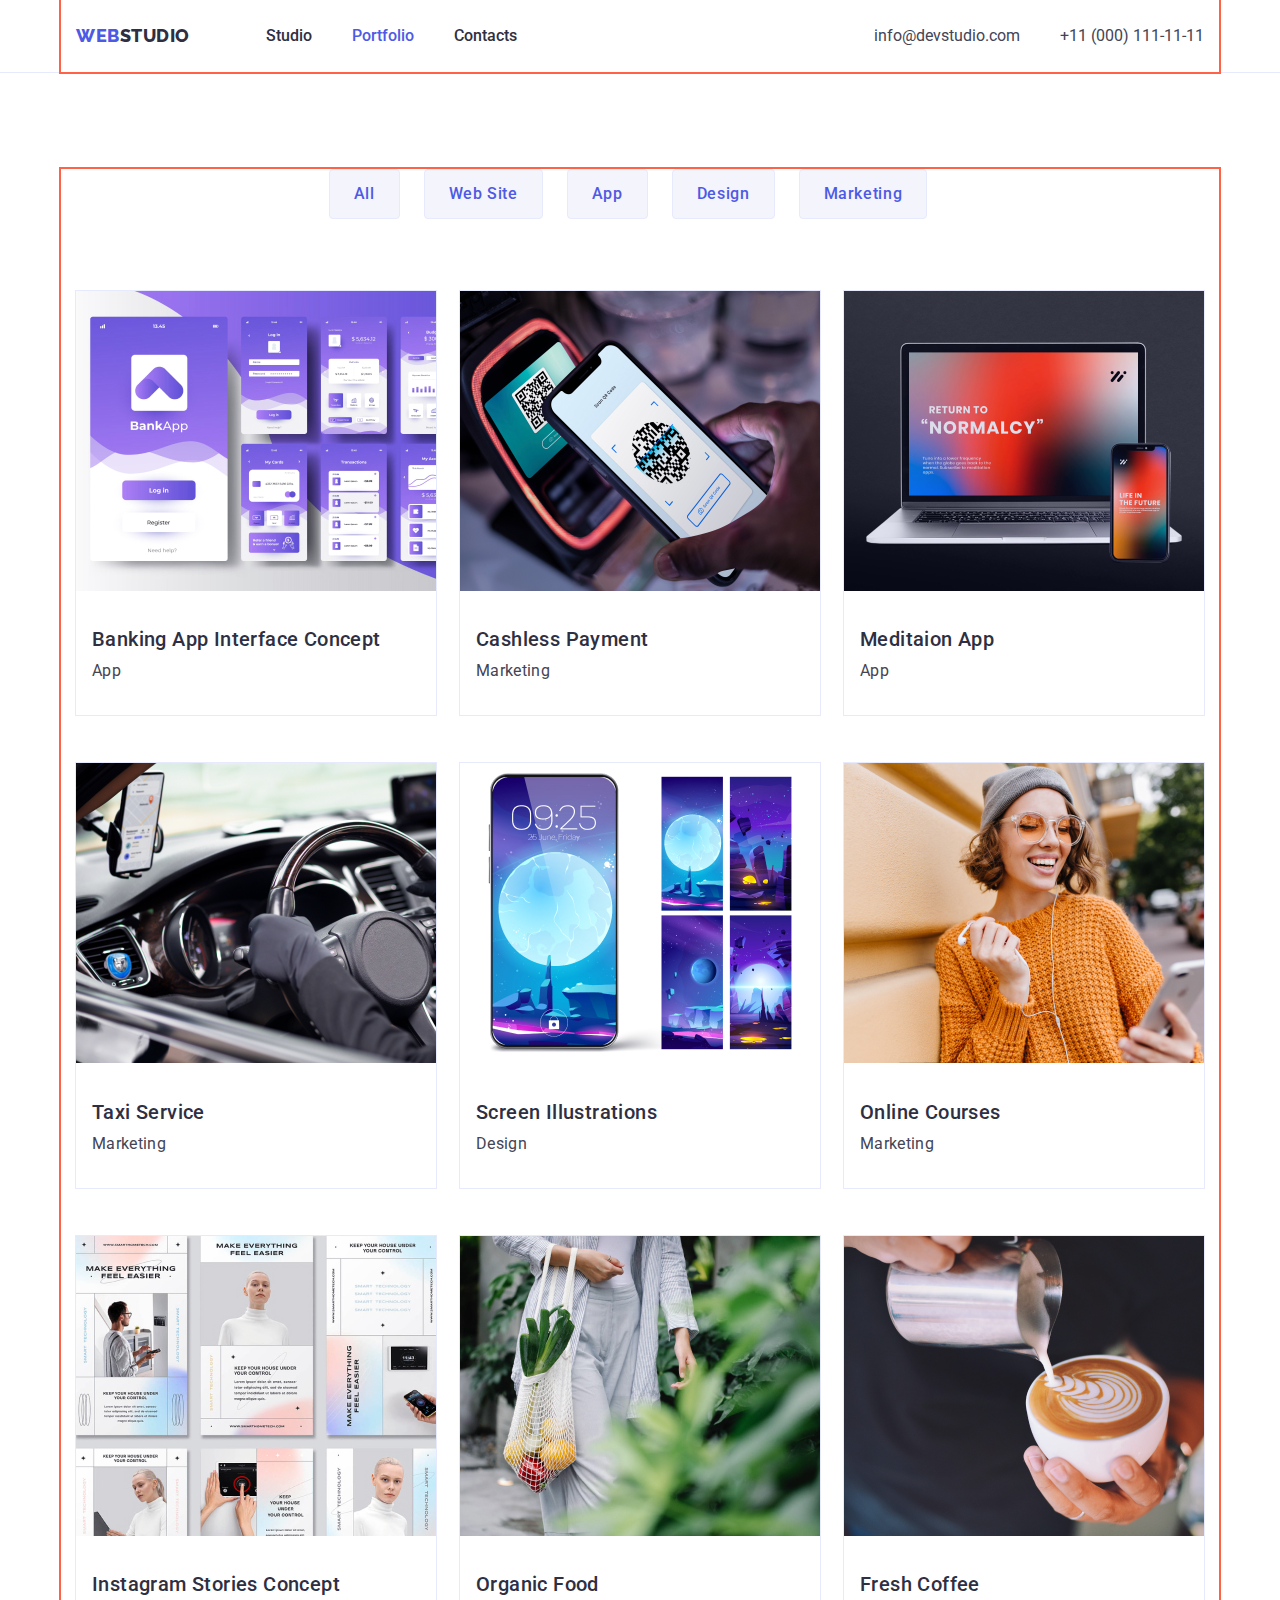
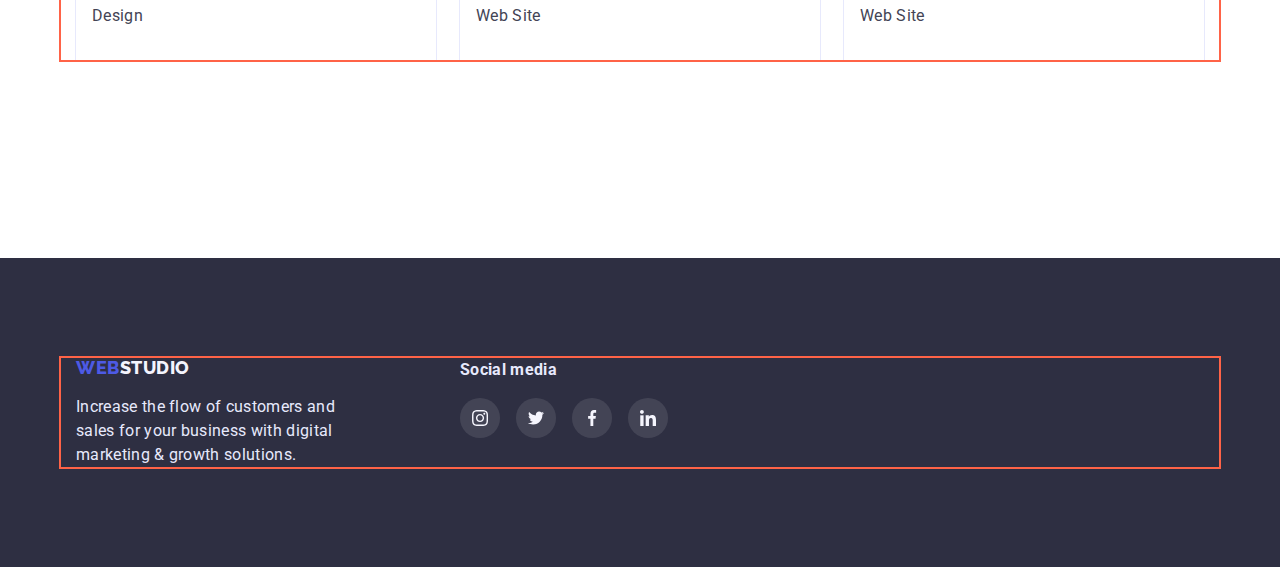
==== portfolio.html @ b81d8fda "17.02" ====
<!DOCTYPE html>
<html lang="en">
  <head>
    <meta charset="UTF-8" />
    <meta http-equiv="X-UA-Compatible" content="IE=edge" />
    <meta name="viewport" content="width=device-width, initial-scale=1.0" />
    <title>Document</title>
    <link rel="preconnect" href="https://fonts.googleapis.com" />
    <link rel="preconnect" href="https://fonts.gstatic.com" crossorigin />
    <link
      href="https://fonts.googleapis.com/css2?family=Raleway:wght@800&family=Roboto:wght@400;500;700&display=swap"
      rel="stylesheet" />
    <link
      rel="stylesheet"
      href="https://cdnjs.cloudflare.com/ajax/libs/modern-normalize/1.1.0/modern-normalize.min.css" />
    <link rel="stylesheet" href="./css/style.css" />
  </head>
  <body>
    <header class="page-head">
      <div class="container site-nav">
        <a href="./index.html" class="logo"
          ><span class="accent">WEB</span>STUDIO</a
        >
        <ul class="site-nav list">
          <li class="item">
            <a href="./index.html" class="link">Studio</a>
          </li>
          <li class="item">
            <a href="" class="link curent">Portfolio</a>
          </li>
          <li class="item"><a href="" class="link">Contacts</a></li>
        </ul>
        <address class="adress">
          <ul class="list adress">
            <li class="item">
              <a href="mailto:info@devstudio.com" class="auth-nav"
                >info@devstudio.com</a
              >
            </li>
            <li class="item">
              <a href="tel:+110001111111" class="auth-nav"
                >+11 (000) 111-11-11</a
              >
            </li>
          </ul>
        </address>
      </div>
    </header>
    <main>
      <section class="portfolio">
        <div class="container">
          <h1 class="name-portfolio">Portfolio</h1>
          <ul class="list portfolio-nav">
            <li>
              <button type="button" class="button-portfolio">All</button>
            </li>
            <li>
              <button type="button" class="button-portfolio">Web Site</button>
            </li>
            <li>
              <button type="button" class="button-portfolio">App</button>
            </li>
            <li>
              <button type="button" class="button-portfolio">Design</button>
            </li>
            <li>
              <button type="button" class="button-portfolio">Marketing</button>
            </li>
          </ul>

          <ul class="list portfolio-block">
            <li class="portfolio-none">
              <a class="item" href=""
                ><img
                  src="./images/img-11.jpg"
                  alt="Banking App Interface Concept" />

                <div class="descr-port">
                  <h2 class="list-portfolio">Banking App Interface Concept</h2>
                  <p class="portfolio-text">App</p>
                </div>
              </a>
            </li>
            <li class="portfolio-none">
              <a class="item" href="">
                <img src="./images/img-12.jpg" alt="Cashless Payment" />
                <div class="descr-port">
                  <h2 class="list-portfolio">Cashless Payment</h2>
                  <p class="portfolio-text">Marketing</p>
                </div>
              </a>
            </li>
            <li class="portfolio-none">
              <a class="item" href="">
                <img src="./images/img-13.jpg" alt="Meditaion App" />
                <div class="descr-port">
                  <h2 class="list-portfolio">Meditaion App</h2>
                  <p class="portfolio-text">App</p>
                </div>
              </a>
            </li>
            <li class="portfolio-none">
              <a class="item" href="">
                <img src="./images/img-14.jpg" alt="Taxi Service" />
                <div class="descr-port">
                  <h2 class="list-portfolio">Taxi Service</h2>
                  <p class="portfolio-text">Marketing</p>
                </div>
              </a>
            </li>
            <li class="portfolio-none">
              <a class="item" href="">
                <img src="./images/img-15.jpg" alt="Screen Illustrations" />
                <div class="descr-port">
                  <h2 class="list-portfolio">Screen Illustrations</h2>
                  <p class="portfolio-text">Design</p>
                </div>
              </a>
            </li>
            <li class="portfolio-none">
              <a class="item" href=""
                ><img src="./images/img-16.jpg" alt="Online Courses" />

                <div class="descr-port">
                  <h2 class="list-portfolio">Online Courses</h2>
                  <p class="portfolio-text">Marketing</p>
                </div>
              </a>
            </li>
            <li class="portfolio-none">
              <a class="item" href=""
                ><img
                  src="./images/img-17.jpg"
                  alt="Instagram Stories Concept" />
                <div class="descr-port">
                  <h2 class="list-portfolio">Instagram Stories Concept</h2>
                  <p class="portfolio-text">Design</p>
                </div>
              </a>
            </li>
            <li class="portfolio-none">
              <a class="item" href=""
                ><img src="./images/img-18.jpg" alt="Organic Food" />
                <div class="descr-port">
                  <h2 class="list-portfolio">Organic Food</h2>
                  <p class="portfolio-text">Web Site</p>
                </div>
              </a>
            </li>
            <li class="portfolio-none">
              <a class="item" href=""
                ><img src="./images/img-19.jpg" alt="Fresh Coffee" />
                <div class="descr-port">
                  <h2 class="list-portfolio">Fresh Coffee</h2>
                  <p class="portfolio-text">Web Site</p>
                </div>
              </a>
            </li>
          </ul>
        </div>
      </section>
    </main>

    <footer class="footer-section">
      <div class="container">
        <div class="footer-web">
          <a href="./index.html" class="logo-footer">
            <span class="accent-footer">WEB</span>STUDIO</a
          >
          <p class="footer-transcr">
            Increase the flow of customers and sales for your business with
            digital marketing & growth solutions.
          </p>
        </div>
        <div class="footer-social">
          <h2 class="item">Social media</h2>
          <ul class="list">
            <li class="item-inst"><a href=""></a></li>
            <li class="item-tw"><a href=""></a></li>
            <li class="item-fb"><a href=""></a></li>
            <li class="item-in"><a href=""></a></li>
          </ul>
        </div>
      </div>
    </footer>
  </body>
</html>
---- css/style.css ----
:root {
  --primary-text-color: #434455;
  --titel-text-color: #2e2f42;
  --accent-color: #4d5ae5;
}
body {
  background-color: #ffffff;
  color: var(--primary-text-color);
  font-family: Roboto, sans-serif;
}
.container {
  margin-left: auto;
  margin-right: auto;
  width: 1158px;
  padding-left: 15px;
  padding-right: 15px;
  outline: 2px solid tomato;
}
.section {
  margin-left: auto;
  margin-right: auto;
  width: 1128px;
  padding-left: 15px;
  padding-right: 15px;
  margin-top: 0px;
  margin-bottom: 120px;

  color: var(--titel-text-color);
}
.container .site-nav {
  display: flex;
  align-items: center;
}
.logo {
  color: var(--titel-text-color);
  font-family: Raleway, sans-serif;
  margin-right: 76px;

  font-weight: 800;
  font-size: 18px;
  line-height: 1.33;
  display: flex;
  letter-spacing: 0.03em;
  text-transform: uppercase;
  text-decoration: none;
}
.logo .accent {
  color: #4d5ae5;
}

.logo:hover {
  color: var(--accent-color);
}

.list {
  padding: 0;
  margin: 0;
  list-style: none;
}
h1,
h2,
h3,
h4,
h5,
h6,
p {
  margin-top: 0;
  margin-bottom: 0;
}
/*page header*/
.page-head {
  background-color: #ffffff;
  border-bottom: 1px solid #e7e9fc;
}
/* site nav */
.site-nav {
  display: flex;
  align-items: center;
}

.list.adress .item:not(:last-child) {
  margin-right: 40px;
}
.site-nav.list .item {
  margin-right: 40px;
}
.site-nav .link {
  display: block;
  color: var(--titel-text-color);
  font-weight: 500;
  font-size: 16px;
  line-height: 1.5;
  text-decoration: none;
  padding-top: 24px;
  padding-bottom: 24px;
}
.site-nav .link:hover,
.site-nav .link:focus {
  color: var(--accent-color);
}

.site-nav .link.curent {
  color: var(--accent-color);
}

.auth-nav {
  color: var(--primary-text-color);
  font-family: "Roboto";
  font-style: normal;
  font-size: 16px;
  line-height: 1.5;
  text-decoration: none;
}

.adress {
  display: flex;
  margin-left: auto;
}

.section-title {
  margin-top: 0px;
  margin-bottom: 72px;
  color: var(--titel-text-color);
  font-size: 36px;
  line-height: 1.1;
  text-align: center;
  letter-spacing: 0.02em;
  text-transform: capitalize;
}

.features-list .titel {
  color: var(--titel-text-color);
}

/* Herro*/

.hero-titel {
  text-align: center;
  height: 600px;
  max-width: 1440px;
  margin-left: auto;
  margin-right: auto;
  background-color: var(--titel-text-color);
  background-image: linear-gradient(
      rgba(46, 47, 66, 0.7),
      rgba(46, 47, 66, 0.7)
    ),
    url(../images/peopleoffice.jpg);
  background-repeat: no-repeat;
  background-position: center;
  background-size: cover;
  padding-top: 188px;
  padding-bottom: 188px;
}

.herro {
  margin-left: auto;
  margin-right: auto;
  margin-top: 0;
  margin-bottom: 48px;
  color: #ffffff;
  font-size: 56px;
  line-height: 1.07;
  width: 494px;
}

/*titel*/
.section-titel {
  display: none;
}

.features-list {
  padding-top: 120px;
  padding-bottom: 120px;
}

.features-item.list {
  display: flex;
  width: 1128px;
  margin-left: auto;
  margin-right: auto;
}
.features-item.list .item {
  width: 264px;
  margin-right: 24px;
}

.features-item.list .item::before {
  display: block;
  content: "";
  height: 112px;
  background-color: #f4f4fd;
  background-repeat: no-repeat;
  background-position: center;
}
.features-item.list .item:nth-child(1):before {
  background-image: url(../images/antenna.svg);
}

.features-item.list .item:nth-child(2):before {
  background-image: url(../images/clock.svg);
}

.features-item.list .item:nth-child(3):before {
  background-image: url(../images/antenna.svg);
}

.features-item.list .item:nth-child(4):before {
  background-image: url(../images/astronaut.svg);
}

.features-item.list .item:nth-child(4n) {
  margin-right: 0;
}
.features-item .titel {
  margin-top: 0px;
  margin-bottom: 8px;
  font-weight: 500;
  font-size: 20px;
  line-height: 1.2;
  letter-spacing: 0.02em;
}

.features-item .text {
  margin-top: 0px;
  margin-bottom: 0px;
  font-size: 16px;
  line-height: 1.5;
  letter-spacing: 0.02em;
}

/* List results*/
.result {
  padding-bottom: 120px;
}
.list.list-results {
  display: flex;
  width: 1128px;
  margin-left: auto;
  margin-right: auto;
  margin-bottom: 120px;
}
.list.list-results .item {
  margin-right: 24px;
}
.list.list-results .item:nth-child(n3) {
  margin-right: 0;
}

/* List worker */
.section-worker {
  color: var(--titel-text-color);
  padding-bottom: 120px;
  background-color: #f4f4fd;
}

.list-worker.list {
  display: flex;
}

.list-worker.list .item {
  margin-right: 24px;
  box-shadow: 0px 1px 6px rgba(46, 47, 66, 0.08),
    0px 1px 1px rgba(46, 47, 66, 0.16), 0px 2px 1px rgba(46, 47, 66, 0.08);
}
.list-worker.list .item:nth-child(n4) {
  margin-right: 0;
}
.description {
  padding-top: 32px;
  padding-bottom: 32px;
}
.list-worker .text {
  font-size: 16px;
  line-height: 1.5;
  text-align: center;
  letter-spacing: 0.02em;
  margin-bottom: 8px;
}
.list-worker .name {
  font-weight: 500;
  font-size: 20px;
  line-height: 1.2;
  text-align: center;
  letter-spacing: 0.02em;
}

.description .list {
  text-align: center;
}

.description .item-inst {
  display: inline-block;
  content: "";
  margin-right: 24px;
  width: 40px;
  height: 40px;
  background-repeat: no-repeat;
  background-position: center;
  border-radius: 50%;
  background-image: url(../images/instagram.svg);
  background-color: #5a4fcf;
}

.description .item-tw {
  display: inline-block;
  content: "";
  margin-right: 24px;
  width: 40px;
  height: 40px;
  background-repeat: no-repeat;
  background-position: center;
  border-radius: 50%;
  background-image: url(../images/twitter.svg);
  background-color: #5a4fcf;
}

.description .item-fb {
  display: inline-block;
  content: "";
  margin-right: 24px;
  width: 40px;
  height: 40px;
  background-repeat: no-repeat;
  background-position: center;
  border-radius: 50%;
  background-image: url(../images/facebook.svg);
  background-color: #5a4fcf;
}

.description .item-in {
  display: inline-block;
  content: "";
  width: 40px;
  height: 40px;
  background-repeat: no-repeat;
  background-position: center;
  border-radius: 50%;
  background-image: url(../images/linkedin.svg);
  background-color: #5a4fcf;
}

/*customers*/

.customers {
  color: var(--titel-text-color);
  padding-top: 130px;
  padding-bottom: 120px;
}
.customers .titel {
  font-size: 36px;
  line-height: 1.1;
  text-align: center;
  letter-spacing: 0.02em;
  margin-bottom: 72px;
}

.customers .list {
  display: flex;
}

.customers .item-1 {
  display: inline-block;
  content: "hbkhbkjnb";
  margin-right: 24px;
  width: 168px;
  height: 88px;
  background-repeat: no-repeat;
  background-position: center;
  border-radius: 4%;
  border: 1px solid #8e8f99;
  background-image: linear-gradient(
      rgba(255, 255, 255, 0.1),
      rgba(255, 255, 255, 0.1)
    ),
    url(../images/logo.svg);
}
.customers .item-2 {
  display: inline-block;
  content: "hbkhbkjnb";
  margin-right: 24px;
  width: 168px;
  height: 88px;
  background-repeat: no-repeat;
  background-position: center;
  border-radius: 4%;
  border: 1px solid #8e8f99;
  background-image: linear-gradient(
      rgba(255, 255, 255, 0.1),
      rgba(255, 255, 255, 0.1)
    ),
    url(../images/group.svg);
}
.customers .item-3 {
  display: inline-block;
  content: "hbkhbkjnb";
  margin-right: 24px;
  width: 168px;
  height: 88px;
  background-repeat: no-repeat;
  background-position: center;
  border-radius: 4%;
  border: 1px solid #8e8f99;
  background-image: linear-gradient(
      rgba(255, 255, 255, 0.1),
      rgba(255, 255, 255, 0.1)
    ),
    url(../images/group1.svg);
}
.customers .item-4 {
  display: inline-block;
  content: "hbkhbkjnb";
  margin-right: 24px;
  width: 168px;
  height: 88px;
  background-repeat: no-repeat;
  background-position: center;
  border-radius: 4%;
  border: 1px solid #8e8f99;
  background-image: linear-gradient(
      rgba(255, 255, 255, 0.1),
      rgba(255, 255, 255, 0.1)
    ),
    url(../images/group2.svg);
}
.customers .item-5 {
  display: inline-block;
  content: "hbkhbkjnb";
  margin-right: 24px;
  width: 168px;
  height: 88px;
  background-repeat: no-repeat;
  background-position: center;
  border-radius: 4%;
  border: 1px solid #8e8f99;
  background-image: linear-gradient(
      rgba(255, 255, 255, 0.1),
      rgba(255, 255, 255, 0.1)
    ),
    url(../images/group3.svg);
}
.customers .item-6 {
  display: inline-block;
  content: "hbkhbkjnb";
  margin-bottom: 0;
  width: 168px;
  height: 88px;
  background-repeat: no-repeat;
  background-position: center;
  border-radius: 4%;
  border: 1px solid #8e8f99;
  background-image: linear-gradient(
      rgba(255, 255, 255, 0.1),
      rgba(255, 255, 255, 0.1)
    ),
    url(../images/group4.svg);
}
/*foter*/
.footer-section .container {
  display: flex;
}
.logo-footer {
  width: 264px;
  margin-left: auto;
  margin-right: 120px;
  margin-bottom: 16px;
  color: #f4f4fd;
  font-family: "Raleway";
  font-weight: 800;
  font-size: 18px;
  line-height: 1.16;
  display: flex;
  align-items: center;
  letter-spacing: 0.03em;
  text-transform: uppercase;
  text-decoration: none;
}
.logo-footer .accent-footer {
  color: #4d5ae5;
}

.footer-section {
  padding-top: 100px;
  padding-bottom: 100px;
  background-color: #2e2f42;
}

.footer-transcr {
  width: 264px;
  color: #e7e9fc;
  font-family: "Roboto";
  font-size: 16px;
  line-height: 1.5;
  letter-spacing: 0.02em;
}

.footer-social {
  width: 208px;
  font-family: "Roboto";
  color: #e7e9fc;
  font-style: 16px;
  line-height: 1.5;
  letter-spacing: 0.02em;
}
.footer-social .item {
  font-size: 16px;
  margin-bottom: 16px;
}
.footer-social .list {
  display: flex;
}
.footer-social .item-inst {
  display: inline-block;
  content: "";
  margin-right: 16px;
  width: 40px;
  height: 40px;
  background-repeat: no-repeat;
  background-position: center;
  border-radius: 50%;
  background-image: linear-gradient(
      rgba(255, 255, 255, 0.1),
      rgba(255, 255, 255, 0.1)
    ),
    url(../images/instagram.svg);
}

.footer-social .item-tw {
  display: inline-block;
  content: "";
  margin-right: 16px;
  width: 40px;
  height: 40px;
  background-repeat: no-repeat;
  background-position: center;
  border-radius: 50%;
  background-image: linear-gradient(
      rgba(255, 255, 255, 0.1),
      rgba(255, 255, 255, 0.1)
    ),
    url(../images/twitter.svg);
}

.footer-social .item-fb {
  display: inline-block;
  content: "";
  margin-right: 16px;
  width: 40px;
  height: 40px;
  background-repeat: no-repeat;
  background-position: center;
  border-radius: 50%;
  background-image: linear-gradient(
      rgba(255, 255, 255, 0.1),
      rgba(255, 255, 255, 0.1)
    ),
    url(../images/facebook.svg);
}

.footer-social .item-in {
  display: inline-block;
  content: "";
  width: 40px;
  height: 40px;
  background-repeat: no-repeat;
  background-position: center;
  border-radius: 50%;
  background-image: linear-gradient(
      rgba(255, 255, 255, 0.1),
      rgba(255, 255, 255, 0.1)
    ),
    url(../images/linkedin.svg);
}

/*button*/
.button {
  display: inline-block;
  color: #ffffff;
  background-color: var(--accent-color);
  font-family: Roboto;
  font-weight: 500;
  font-size: 16px;
  line-height: 1.5;
  letter-spacing: 0.04em;
  border-radius: 4px;
  padding: 16px 32px;
  min-width: 169px;
  text-align: center;
  box-shadow: 0px 4px 4px rgba(0, 0, 0, 0.15);
}

/* button-portfolio */
.list.portfolio-nav {
  margin-bottom: 72px;
  display: flex;
  justify-content: center;
}
.button-portfolio {
  margin-right: 24px;
  color: #4d5ae5;
  background-color: #f4f4fd;
  font-family: "Roboto";
  font-weight: 500;
  font-size: 16px;
  line-height: 1.5;
  padding: 12px 24px;
  align-items: center;
  text-align: center;
  letter-spacing: 0.04em;
  border: 1px solid #e7e9fc;
  border-radius: 4px;
}
/*portfolio*/

.name-portfolio {
  display: none;
}
.portfolio {
  padding-top: 96px;
  padding-bottom: 78px;
}
.list.portfolio-block {
  margin-left: auto;
  margin-right: auto;
  margin-bottom: 120px;
  display: flex;
  flex-wrap: wrap;
}
.descr-port {
  padding-top: 32px;
  padding-bottom: 32px;
  padding-left: 16px;
}

.list-portfolio {
  color: var(--titel-text-color);
  font-family: "Roboto";
  font-weight: 500;
  font-size: 20px;
  line-height: 1.2;
  letter-spacing: 0.02em;
  text-decoration: none;
  margin-bottom: 8px;
}
.portfolio-text {
  color: var(--primary-text-color);
  font-family: "Roboto";
  font-size: 16px;
  line-height: 1.5;
  letter-spacing: 0.02em;
  text-decoration: none;
}
.container .portfolio-none .item {
  text-decoration: none;
}
.portfolio-none {
  width: 360px;
  margin-right: 24px;
  margin-bottom: 48px;
  outline: 1px solid #e7e9fc;
}

.portfolio-none:nth-child(3n) {
  margin-right: 0px;
}

.portfolio-none:nth-last-child(-n + 3) {
  margin-bottom: 0px;
}
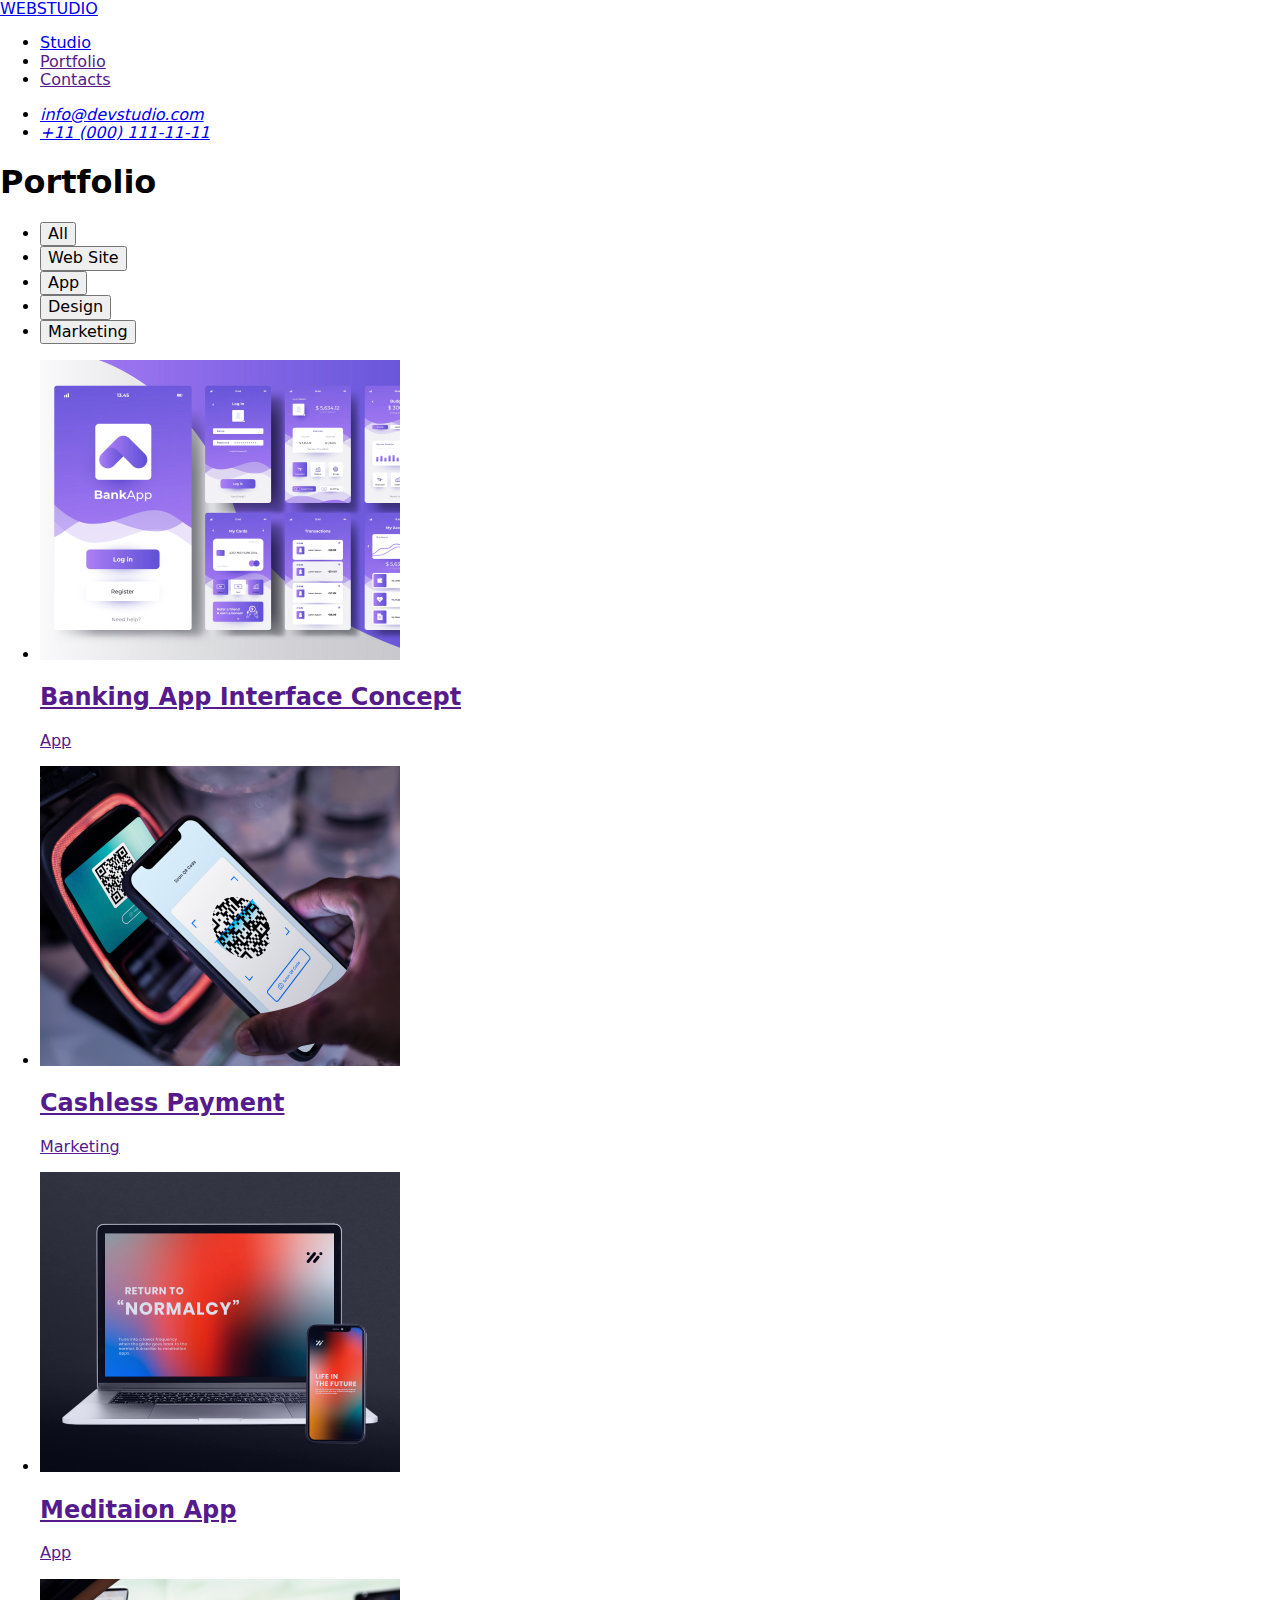
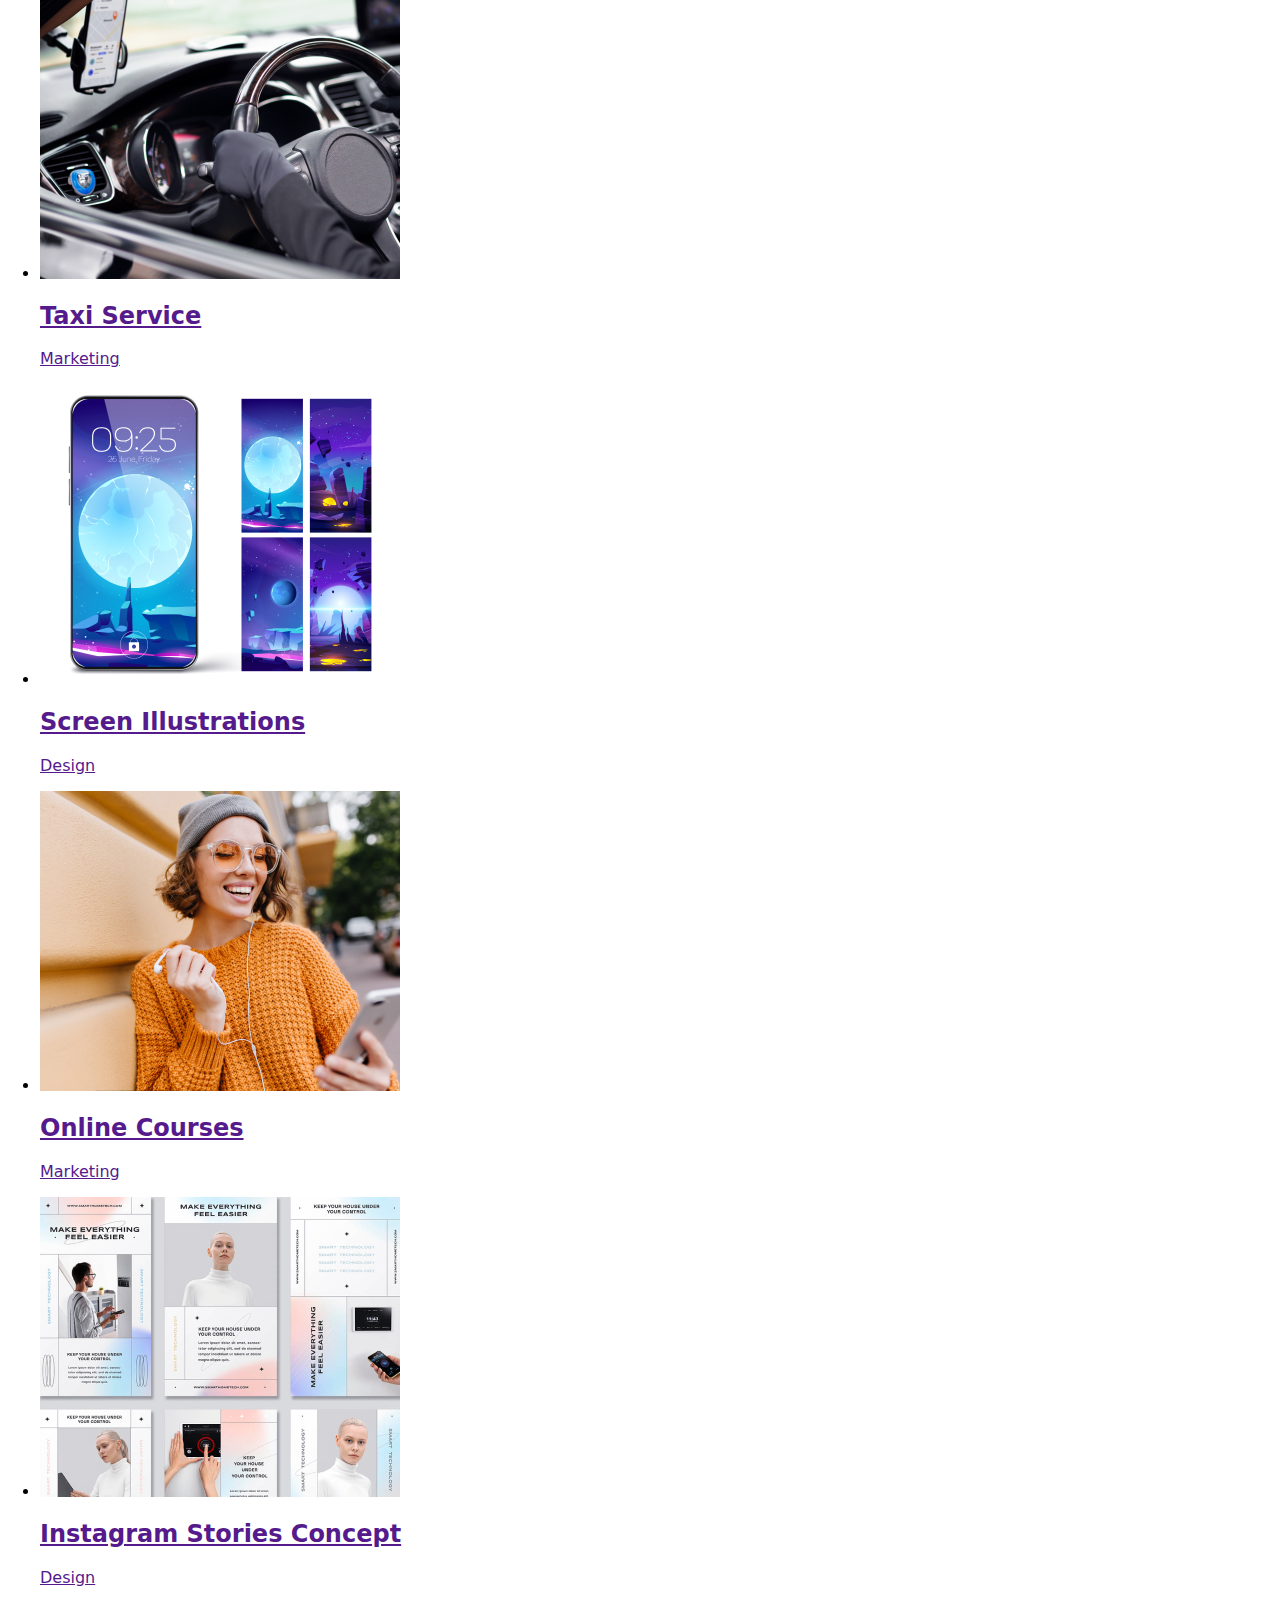
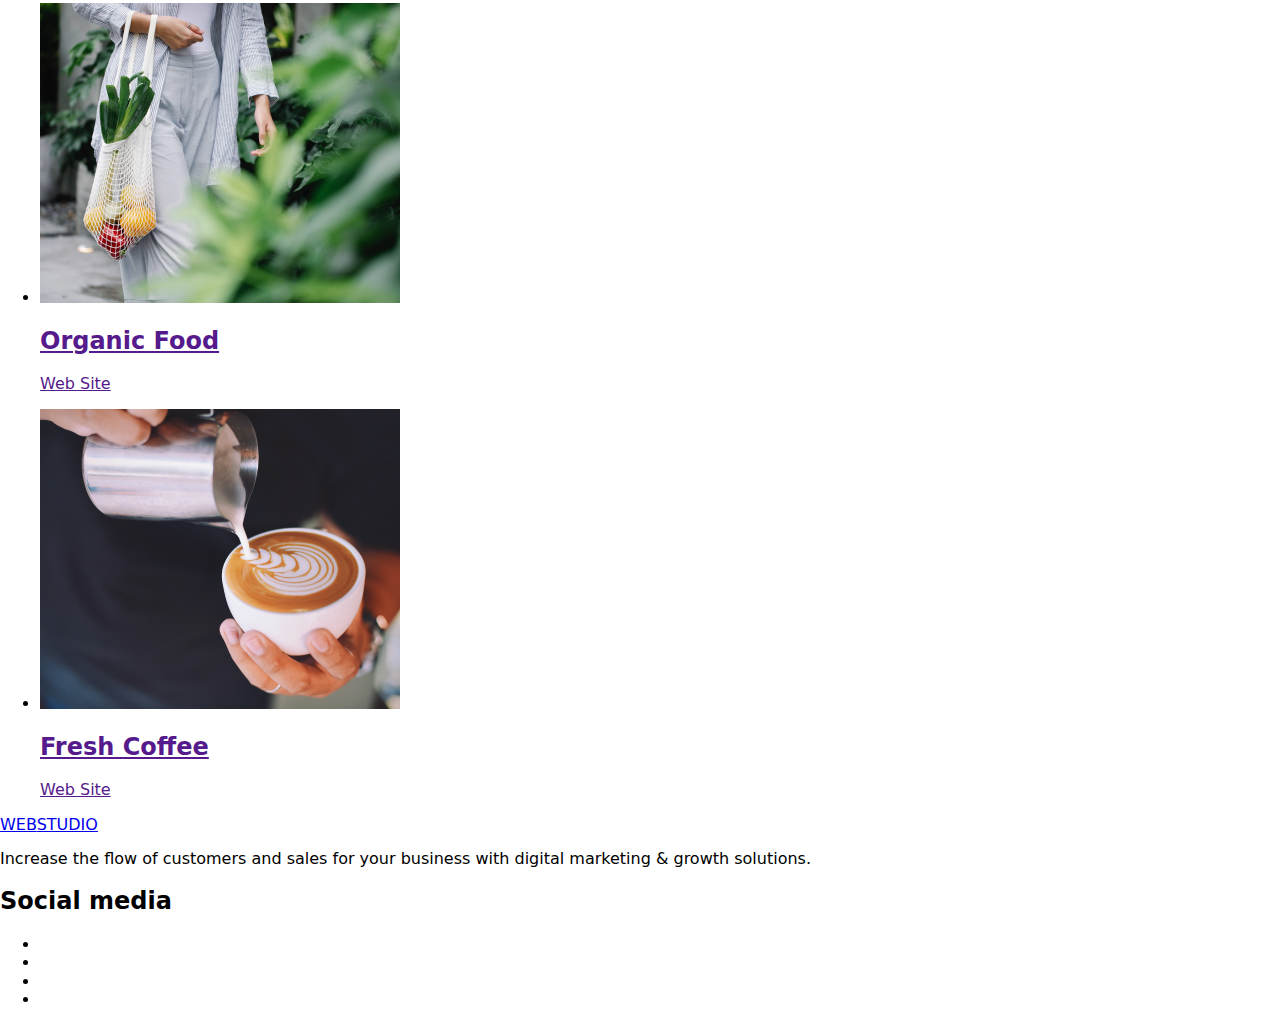
==== commit 14bc083e: "17.02" ====
--- a/portfolio.html
+++ b/portfolio.html
@@ -13,7 +13,7 @@
     <link
       rel="stylesheet"
       href="https://cdnjs.cloudflare.com/ajax/libs/modern-normalize/1.1.0/modern-normalize.min.css" />
-    <link rel="stylesheet" href="./css/style.css" />
+    <link rel="stylesheet" href="../goit-homework-04/css/style.css" />
   </head>
   <body>
     <header class="page-head">
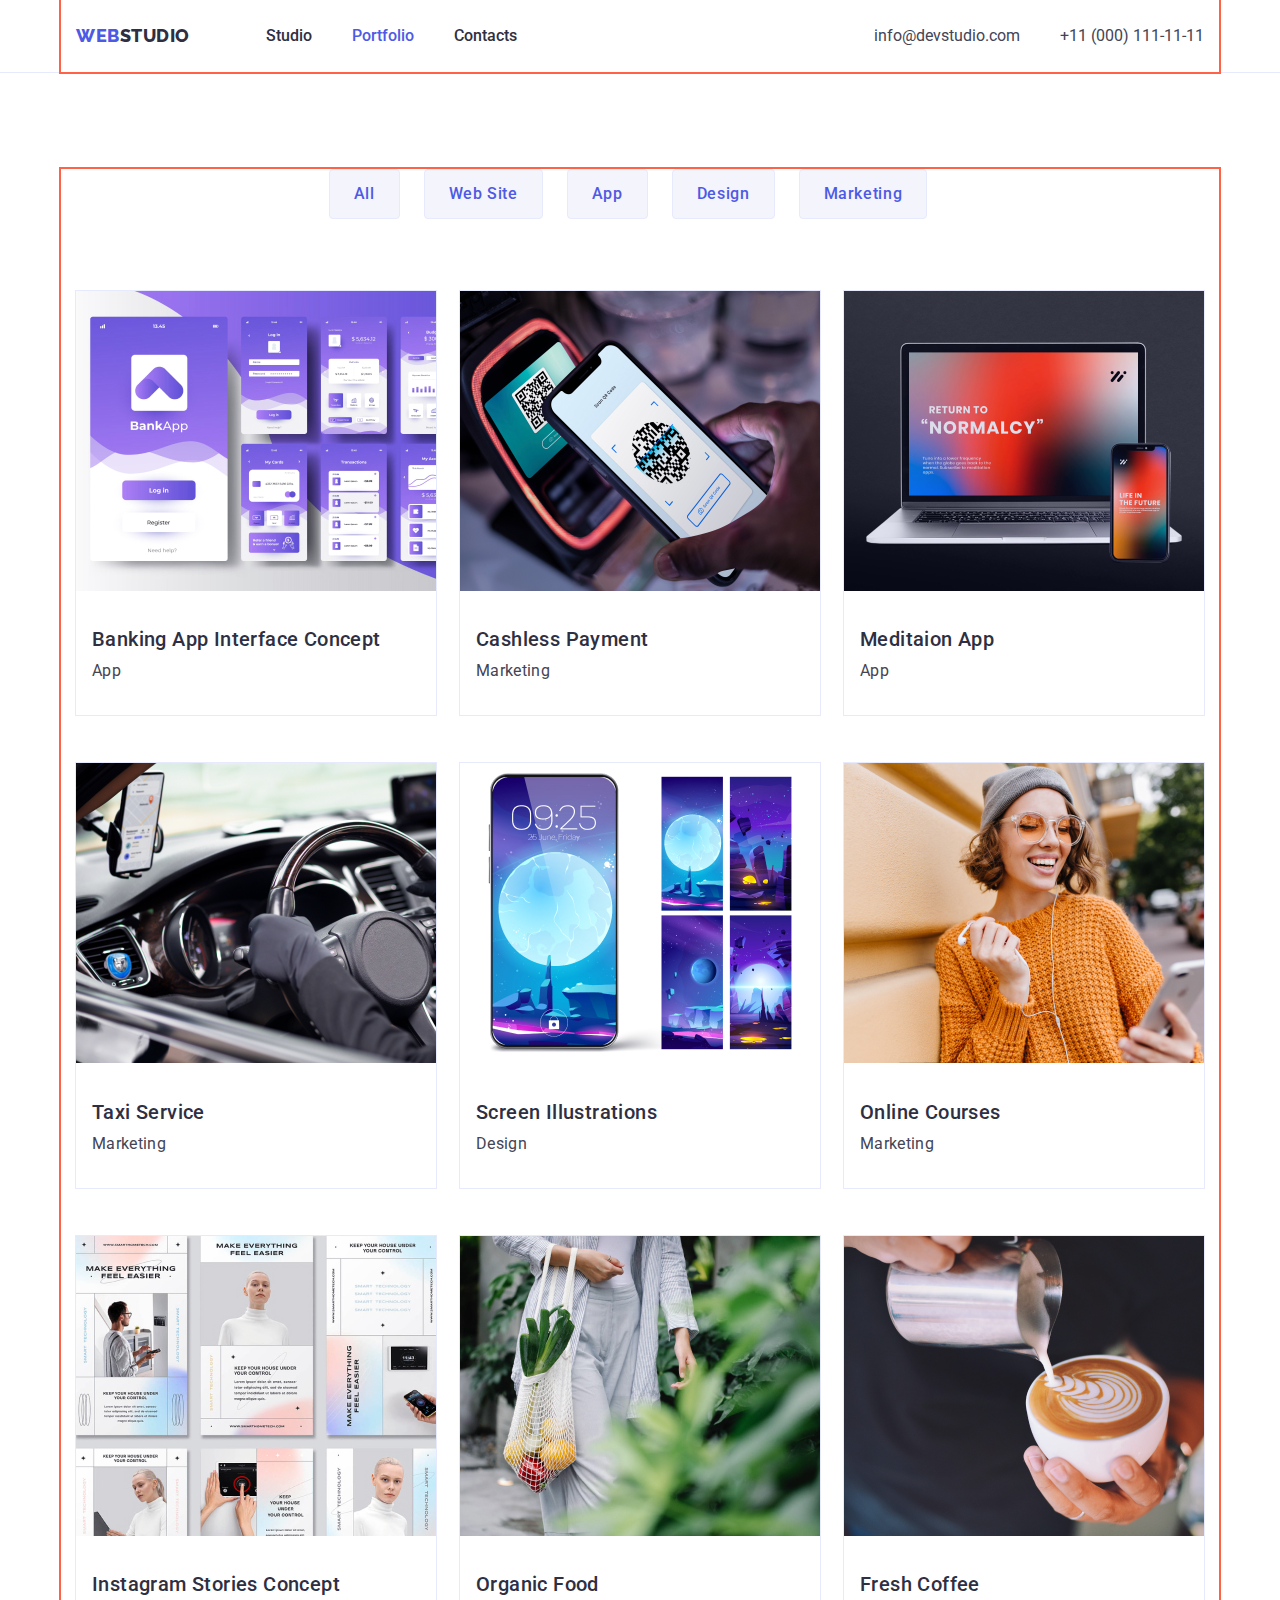
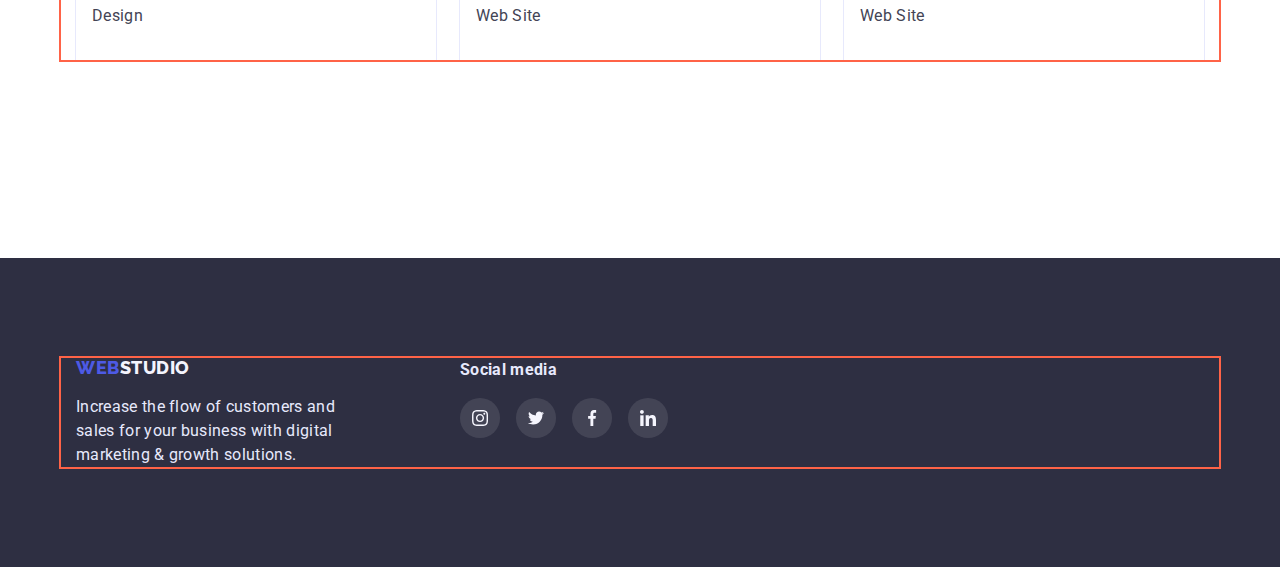
==== commit 7eae7025: "1702" ====
--- a/portfolio.html
+++ b/portfolio.html
@@ -13,7 +13,7 @@
     <link
       rel="stylesheet"
       href="https://cdnjs.cloudflare.com/ajax/libs/modern-normalize/1.1.0/modern-normalize.min.css" />
-    <link rel="stylesheet" href="../goit-homework-04/css/style.css" />
+    <link rel="stylesheet" href="./css/style.css" />
   </head>
   <body>
     <header class="page-head">
--- a/css/style.css
+++ b/css/style.css
@@ -0,0 +1,669 @@
+:root {
+  --primary-text-color: #434455;
+  --titel-text-color: #2e2f42;
+  --accent-color: #4d5ae5;
+}
+body {
+  background-color: #ffffff;
+  color: var(--primary-text-color);
+  font-family: Roboto, sans-serif;
+}
+.container {
+  margin-left: auto;
+  margin-right: auto;
+  width: 1158px;
+  padding-left: 15px;
+  padding-right: 15px;
+  outline: 2px solid tomato;
+}
+.section {
+  margin-left: auto;
+  margin-right: auto;
+  width: 1128px;
+  padding-left: 15px;
+  padding-right: 15px;
+  margin-top: 0px;
+  margin-bottom: 120px;
+
+  color: var(--titel-text-color);
+}
+.container .site-nav {
+  display: flex;
+  align-items: center;
+}
+.logo {
+  color: var(--titel-text-color);
+  font-family: Raleway, sans-serif;
+  margin-right: 76px;
+
+  font-weight: 800;
+  font-size: 18px;
+  line-height: 1.33;
+  display: flex;
+  letter-spacing: 0.03em;
+  text-transform: uppercase;
+  text-decoration: none;
+}
+.logo .accent {
+  color: #4d5ae5;
+}
+
+.logo:hover {
+  color: var(--accent-color);
+}
+
+.list {
+  padding: 0;
+  margin: 0;
+  list-style: none;
+}
+h1,
+h2,
+h3,
+h4,
+h5,
+h6,
+p {
+  margin-top: 0;
+  margin-bottom: 0;
+}
+/*page header*/
+.page-head {
+  background-color: #ffffff;
+  border-bottom: 1px solid #e7e9fc;
+}
+/* site nav */
+.site-nav {
+  display: flex;
+  align-items: center;
+}
+
+.list.adress .item:not(:last-child) {
+  margin-right: 40px;
+}
+.site-nav.list .item {
+  margin-right: 40px;
+}
+.site-nav .link {
+  display: block;
+  color: var(--titel-text-color);
+  font-weight: 500;
+  font-size: 16px;
+  line-height: 1.5;
+  text-decoration: none;
+  padding-top: 24px;
+  padding-bottom: 24px;
+}
+.site-nav .link:hover,
+.site-nav .link:focus {
+  color: var(--accent-color);
+}
+
+.site-nav .link.curent {
+  color: var(--accent-color);
+}
+
+.auth-nav {
+  color: var(--primary-text-color);
+  font-family: "Roboto";
+  font-style: normal;
+  font-size: 16px;
+  line-height: 1.5;
+  text-decoration: none;
+}
+
+.adress {
+  display: flex;
+  margin-left: auto;
+}
+
+.section-title {
+  margin-top: 0px;
+  margin-bottom: 72px;
+  color: var(--titel-text-color);
+  font-size: 36px;
+  line-height: 1.1;
+  text-align: center;
+  letter-spacing: 0.02em;
+  text-transform: capitalize;
+}
+
+.features-list .titel {
+  color: var(--titel-text-color);
+}
+
+/* Herro*/
+
+.hero-titel {
+  text-align: center;
+  height: 600px;
+  max-width: 1440px;
+  margin-left: auto;
+  margin-right: auto;
+  background-color: var(--titel-text-color);
+  background-image: linear-gradient(
+      rgba(46, 47, 66, 0.7),
+      rgba(46, 47, 66, 0.7)
+    ),
+    url(../images/peopleoffice.jpg);
+  background-repeat: no-repeat;
+  background-position: center;
+  background-size: cover;
+  padding-top: 188px;
+  padding-bottom: 188px;
+}
+
+.herro {
+  margin-left: auto;
+  margin-right: auto;
+  margin-top: 0;
+  margin-bottom: 48px;
+  color: #ffffff;
+  font-size: 56px;
+  line-height: 1.07;
+  width: 494px;
+}
+
+/*titel*/
+.section-titel {
+  display: none;
+}
+
+.features-list {
+  padding-top: 120px;
+  padding-bottom: 120px;
+}
+
+.features-item.list {
+  display: flex;
+  width: 1128px;
+  margin-left: auto;
+  margin-right: auto;
+}
+.features-item.list .item {
+  width: 264px;
+  margin-right: 24px;
+}
+
+.features-item.list .item::before {
+  display: block;
+  content: "";
+  height: 112px;
+  background-color: #f4f4fd;
+  background-repeat: no-repeat;
+  background-position: center;
+}
+.features-item.list .item:nth-child(1):before {
+  background-image: url(../images/antenna.svg);
+}
+
+.features-item.list .item:nth-child(2):before {
+  background-image: url(../images/clock.svg);
+}
+
+.features-item.list .item:nth-child(3):before {
+  background-image: url(../images/antenna.svg);
+}
+
+.features-item.list .item:nth-child(4):before {
+  background-image: url(../images/astronaut.svg);
+}
+
+.features-item.list .item:nth-child(4n) {
+  margin-right: 0;
+}
+.features-item .titel {
+  margin-top: 0px;
+  margin-bottom: 8px;
+  font-weight: 500;
+  font-size: 20px;
+  line-height: 1.2;
+  letter-spacing: 0.02em;
+}
+
+.features-item .text {
+  margin-top: 0px;
+  margin-bottom: 0px;
+  font-size: 16px;
+  line-height: 1.5;
+  letter-spacing: 0.02em;
+}
+
+/* List results*/
+.result {
+  padding-bottom: 120px;
+}
+.list.list-results {
+  display: flex;
+  width: 1128px;
+  margin-left: auto;
+  margin-right: auto;
+  margin-bottom: 120px;
+}
+.list.list-results .item {
+  margin-right: 24px;
+}
+.list.list-results .item:nth-child(n3) {
+  margin-right: 0;
+}
+
+/* List worker */
+.section-worker {
+  color: var(--titel-text-color);
+  padding-bottom: 120px;
+  background-color: #f4f4fd;
+}
+
+.list-worker.list {
+  display: flex;
+}
+
+.list-worker.list .item {
+  margin-right: 24px;
+  box-shadow: 0px 1px 6px rgba(46, 47, 66, 0.08),
+    0px 1px 1px rgba(46, 47, 66, 0.16), 0px 2px 1px rgba(46, 47, 66, 0.08);
+}
+.list-worker.list .item:nth-child(n4) {
+  margin-right: 0;
+}
+.description {
+  padding-top: 32px;
+  padding-bottom: 32px;
+}
+.list-worker .text {
+  font-size: 16px;
+  line-height: 1.5;
+  text-align: center;
+  letter-spacing: 0.02em;
+  margin-bottom: 8px;
+}
+.list-worker .name {
+  font-weight: 500;
+  font-size: 20px;
+  line-height: 1.2;
+  text-align: center;
+  letter-spacing: 0.02em;
+}
+
+.description .list {
+  text-align: center;
+}
+
+.description .item-inst {
+  display: inline-block;
+  content: "";
+  margin-right: 24px;
+  width: 40px;
+  height: 40px;
+  background-repeat: no-repeat;
+  background-position: center;
+  border-radius: 50%;
+  background-image: url(../images/instagram.svg);
+  background-color: #5a4fcf;
+}
+
+.description .item-tw {
+  display: inline-block;
+  content: "";
+  margin-right: 24px;
+  width: 40px;
+  height: 40px;
+  background-repeat: no-repeat;
+  background-position: center;
+  border-radius: 50%;
+  background-image: url(../images/twitter.svg);
+  background-color: #5a4fcf;
+}
+
+.description .item-fb {
+  display: inline-block;
+  content: "";
+  margin-right: 24px;
+  width: 40px;
+  height: 40px;
+  background-repeat: no-repeat;
+  background-position: center;
+  border-radius: 50%;
+  background-image: url(../images/facebook.svg);
+  background-color: #5a4fcf;
+}
+
+.description .item-in {
+  display: inline-block;
+  content: "";
+  width: 40px;
+  height: 40px;
+  background-repeat: no-repeat;
+  background-position: center;
+  border-radius: 50%;
+  background-image: url(../images/linkedin.svg);
+  background-color: #5a4fcf;
+}
+
+/*customers*/
+
+.customers {
+  color: var(--titel-text-color);
+  padding-top: 130px;
+  padding-bottom: 120px;
+}
+.customers .titel {
+  font-size: 36px;
+  line-height: 1.1;
+  text-align: center;
+  letter-spacing: 0.02em;
+  margin-bottom: 72px;
+}
+
+.customers .list {
+  display: flex;
+}
+
+.customers .item-1 {
+  display: inline-block;
+  content: "hbkhbkjnb";
+  margin-right: 24px;
+  width: 168px;
+  height: 88px;
+  background-repeat: no-repeat;
+  background-position: center;
+  border-radius: 4%;
+  border: 1px solid #8e8f99;
+  background-image: linear-gradient(
+      rgba(255, 255, 255, 0.1),
+      rgba(255, 255, 255, 0.1)
+    ),
+    url(../images/logo.svg);
+}
+.customers .item-2 {
+  display: inline-block;
+  content: "hbkhbkjnb";
+  margin-right: 24px;
+  width: 168px;
+  height: 88px;
+  background-repeat: no-repeat;
+  background-position: center;
+  border-radius: 4%;
+  border: 1px solid #8e8f99;
+  background-image: linear-gradient(
+      rgba(255, 255, 255, 0.1),
+      rgba(255, 255, 255, 0.1)
+    ),
+    url(../images/group.svg);
+}
+.customers .item-3 {
+  display: inline-block;
+  content: "hbkhbkjnb";
+  margin-right: 24px;
+  width: 168px;
+  height: 88px;
+  background-repeat: no-repeat;
+  background-position: center;
+  border-radius: 4%;
+  border: 1px solid #8e8f99;
+  background-image: linear-gradient(
+      rgba(255, 255, 255, 0.1),
+      rgba(255, 255, 255, 0.1)
+    ),
+    url(../images/group1.svg);
+}
+.customers .item-4 {
+  display: inline-block;
+  content: "hbkhbkjnb";
+  margin-right: 24px;
+  width: 168px;
+  height: 88px;
+  background-repeat: no-repeat;
+  background-position: center;
+  border-radius: 4%;
+  border: 1px solid #8e8f99;
+  background-image: linear-gradient(
+      rgba(255, 255, 255, 0.1),
+      rgba(255, 255, 255, 0.1)
+    ),
+    url(../images/group2.svg);
+}
+.customers .item-5 {
+  display: inline-block;
+  content: "hbkhbkjnb";
+  margin-right: 24px;
+  width: 168px;
+  height: 88px;
+  background-repeat: no-repeat;
+  background-position: center;
+  border-radius: 4%;
+  border: 1px solid #8e8f99;
+  background-image: linear-gradient(
+      rgba(255, 255, 255, 0.1),
+      rgba(255, 255, 255, 0.1)
+    ),
+    url(../images/group3.svg);
+}
+.customers .item-6 {
+  display: inline-block;
+  content: "hbkhbkjnb";
+  margin-bottom: 0;
+  width: 168px;
+  height: 88px;
+  background-repeat: no-repeat;
+  background-position: center;
+  border-radius: 4%;
+  border: 1px solid #8e8f99;
+  background-image: linear-gradient(
+      rgba(255, 255, 255, 0.1),
+      rgba(255, 255, 255, 0.1)
+    ),
+    url(../images/group4.svg);
+}
+/*foter*/
+.footer-section .container {
+  display: flex;
+}
+.logo-footer {
+  width: 264px;
+  margin-left: auto;
+  margin-right: 120px;
+  margin-bottom: 16px;
+  color: #f4f4fd;
+  font-family: "Raleway";
+  font-weight: 800;
+  font-size: 18px;
+  line-height: 1.16;
+  display: flex;
+  align-items: center;
+  letter-spacing: 0.03em;
+  text-transform: uppercase;
+  text-decoration: none;
+}
+.logo-footer .accent-footer {
+  color: #4d5ae5;
+}
+
+.footer-section {
+  padding-top: 100px;
+  padding-bottom: 100px;
+  background-color: #2e2f42;
+}
+
+.footer-transcr {
+  width: 264px;
+  color: #e7e9fc;
+  font-family: "Roboto";
+  font-size: 16px;
+  line-height: 1.5;
+  letter-spacing: 0.02em;
+}
+
+.footer-social {
+  width: 208px;
+  font-family: "Roboto";
+  color: #e7e9fc;
+  font-style: 16px;
+  line-height: 1.5;
+  letter-spacing: 0.02em;
+}
+.footer-social .item {
+  font-size: 16px;
+  margin-bottom: 16px;
+}
+.footer-social .list {
+  display: flex;
+}
+.footer-social .item-inst {
+  display: inline-block;
+  content: "";
+  margin-right: 16px;
+  width: 40px;
+  height: 40px;
+  background-repeat: no-repeat;
+  background-position: center;
+  border-radius: 50%;
+  background-image: linear-gradient(
+      rgba(255, 255, 255, 0.1),
+      rgba(255, 255, 255, 0.1)
+    ),
+    url(../images/instagram.svg);
+}
+
+.footer-social .item-tw {
+  display: inline-block;
+  content: "";
+  margin-right: 16px;
+  width: 40px;
+  height: 40px;
+  background-repeat: no-repeat;
+  background-position: center;
+  border-radius: 50%;
+  background-image: linear-gradient(
+      rgba(255, 255, 255, 0.1),
+      rgba(255, 255, 255, 0.1)
+    ),
+    url(../images/twitter.svg);
+}
+
+.footer-social .item-fb {
+  display: inline-block;
+  content: "";
+  margin-right: 16px;
+  width: 40px;
+  height: 40px;
+  background-repeat: no-repeat;
+  background-position: center;
+  border-radius: 50%;
+  background-image: linear-gradient(
+      rgba(255, 255, 255, 0.1),
+      rgba(255, 255, 255, 0.1)
+    ),
+    url(../images/facebook.svg);
+}
+
+.footer-social .item-in {
+  display: inline-block;
+  content: "";
+  width: 40px;
+  height: 40px;
+  background-repeat: no-repeat;
+  background-position: center;
+  border-radius: 50%;
+  background-image: linear-gradient(
+      rgba(255, 255, 255, 0.1),
+      rgba(255, 255, 255, 0.1)
+    ),
+    url(../images/linkedin.svg);
+}
+
+/*button*/
+.button {
+  display: inline-block;
+  color: #ffffff;
+  background-color: var(--accent-color);
+  font-family: Roboto;
+  font-weight: 500;
+  font-size: 16px;
+  line-height: 1.5;
+  letter-spacing: 0.04em;
+  border-radius: 4px;
+  padding: 16px 32px;
+  min-width: 169px;
+  text-align: center;
+  box-shadow: 0px 4px 4px rgba(0, 0, 0, 0.15);
+}
+
+/* button-portfolio */
+.list.portfolio-nav {
+  margin-bottom: 72px;
+  display: flex;
+  justify-content: center;
+}
+.button-portfolio {
+  margin-right: 24px;
+  color: #4d5ae5;
+  background-color: #f4f4fd;
+  font-family: "Roboto";
+  font-weight: 500;
+  font-size: 16px;
+  line-height: 1.5;
+  padding: 12px 24px;
+  align-items: center;
+  text-align: center;
+  letter-spacing: 0.04em;
+  border: 1px solid #e7e9fc;
+  border-radius: 4px;
+}
+/*portfolio*/
+
+.name-portfolio {
+  display: none;
+}
+.portfolio {
+  padding-top: 96px;
+  padding-bottom: 78px;
+}
+.list.portfolio-block {
+  margin-left: auto;
+  margin-right: auto;
+  margin-bottom: 120px;
+  display: flex;
+  flex-wrap: wrap;
+}
+.descr-port {
+  padding-top: 32px;
+  padding-bottom: 32px;
+  padding-left: 16px;
+}
+
+.list-portfolio {
+  color: var(--titel-text-color);
+  font-family: "Roboto";
+  font-weight: 500;
+  font-size: 20px;
+  line-height: 1.2;
+  letter-spacing: 0.02em;
+  text-decoration: none;
+  margin-bottom: 8px;
+}
+.portfolio-text {
+  color: var(--primary-text-color);
+  font-family: "Roboto";
+  font-size: 16px;
+  line-height: 1.5;
+  letter-spacing: 0.02em;
+  text-decoration: none;
+}
+.container .portfolio-none .item {
+  text-decoration: none;
+}
+.portfolio-none {
+  width: 360px;
+  margin-right: 24px;
+  margin-bottom: 48px;
+  outline: 1px solid #e7e9fc;
+}
+
+.portfolio-none:nth-child(3n) {
+  margin-right: 0px;
+}
+
+.portfolio-none:nth-last-child(-n + 3) {
+  margin-bottom: 0px;
+}
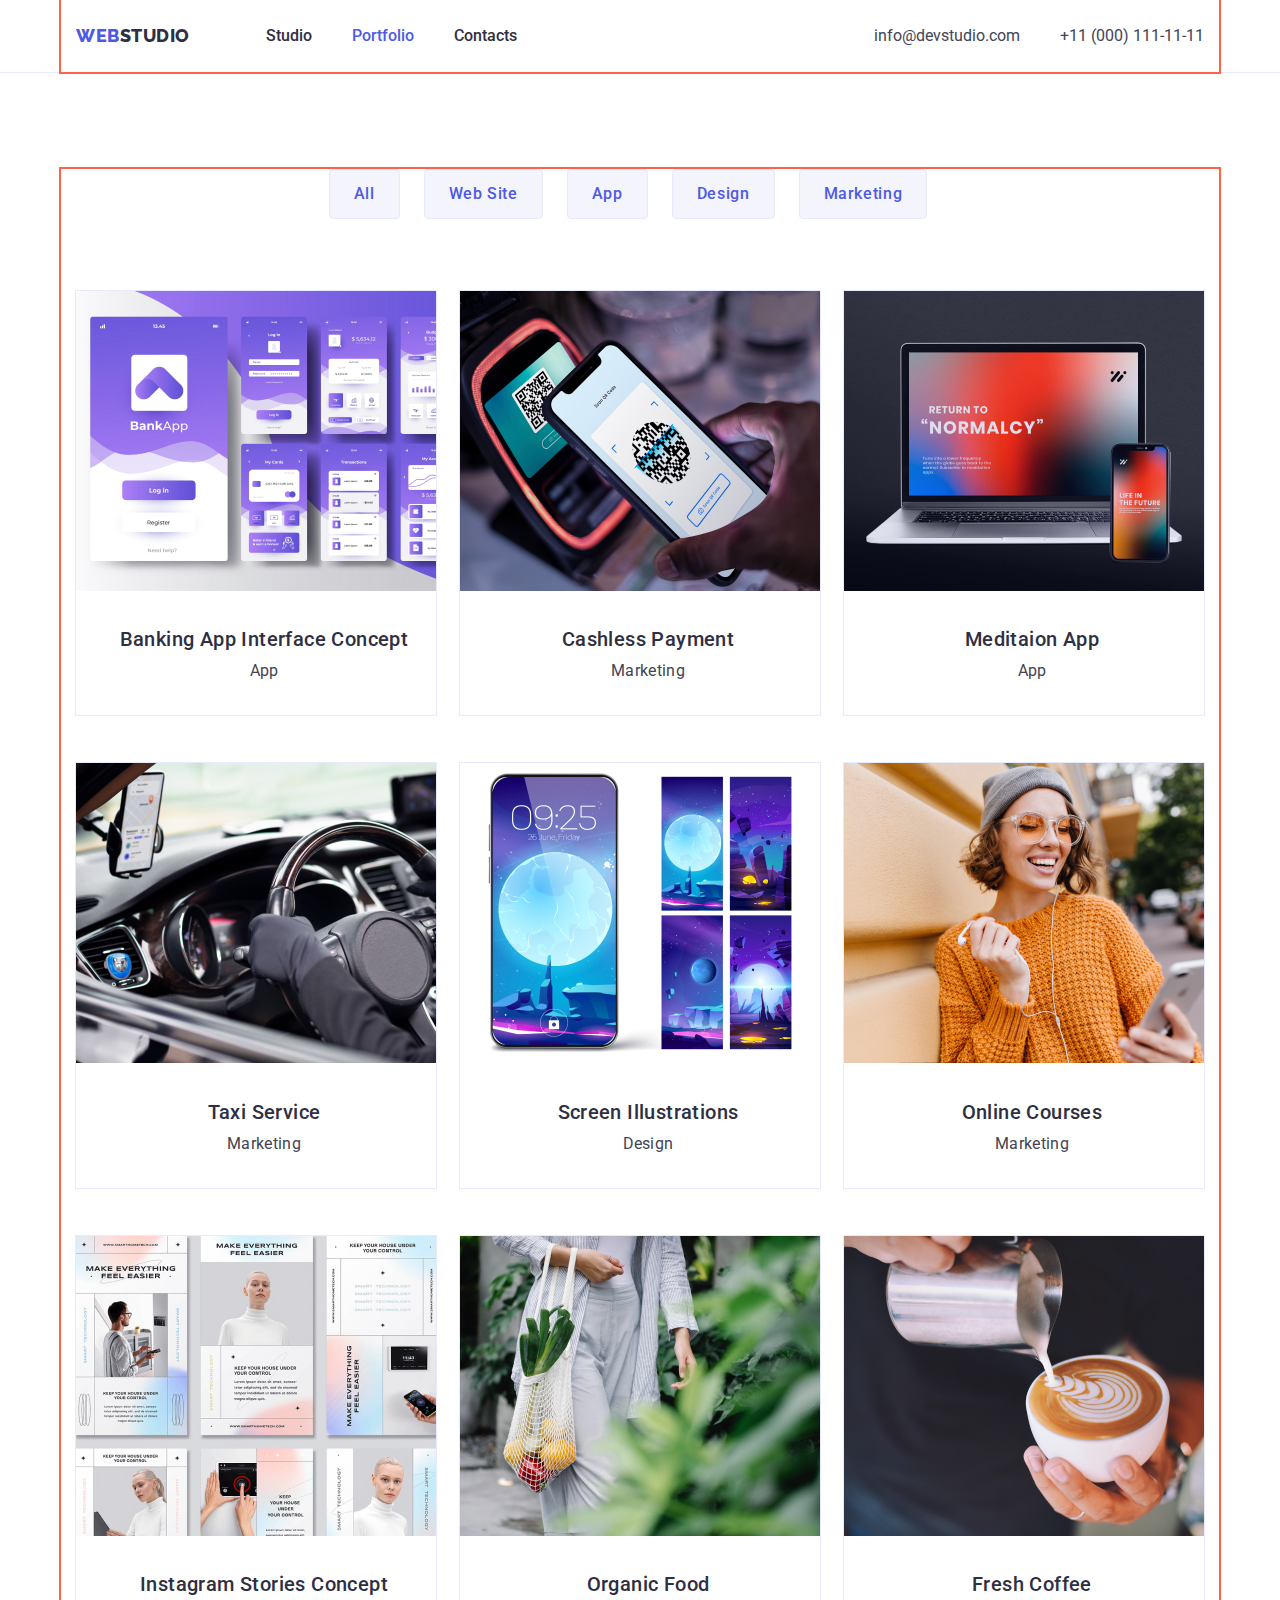
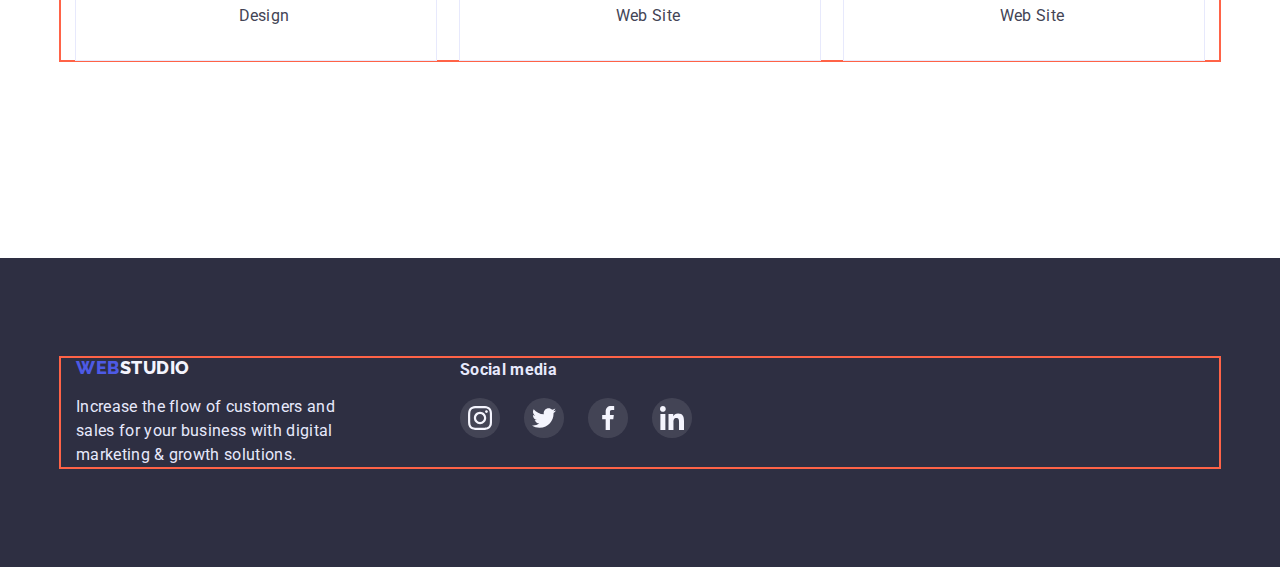
==== commit 94d6a628: "18/02" ====
--- a/portfolio.html
+++ b/portfolio.html
@@ -68,95 +68,98 @@
             </li>
           </ul>
 
-          <ul class="list portfolio-block">
-            <li class="portfolio-none">
-              <a class="item" href=""
-                ><img
-                  src="./images/img-11.jpg"
-                  alt="Banking App Interface Concept" />
+          <div class="portfolio-thub">
+            <ul class="list portfolio-block">
+              <li class="portfolio-none">
+                <a class="item" href=""
+                  ><img
+                    src="./images/img-11.jpg"
+                    alt="Banking App Interface Concept" />
+                  <div class="descr-port">
+                    <h2 class="list-portfolio">
+                      Banking App Interface Concept
+                    </h2>
+                    <p class="portfolio-text">App</p>
+                  </div>
+                </a>
+              </li>
+              <li class="portfolio-none">
+                <a class="item" href="">
+                  <img src="./images/img-12.jpg" alt="Cashless Payment" />
+                  <div class="descr-port">
+                    <h2 class="list-portfolio">Cashless Payment</h2>
+                    <p class="portfolio-text">Marketing</p>
+                  </div>
+                </a>
+              </li>
+              <li class="portfolio-none">
+                <a class="item" href="">
+                  <img src="./images/img-13.jpg" alt="Meditaion App" />
+                  <div class="descr-port">
+                    <h2 class="list-portfolio">Meditaion App</h2>
+                    <p class="portfolio-text">App</p>
+                  </div>
+                </a>
+              </li>
+              <li class="portfolio-none">
+                <a class="item" href="">
+                  <img src="./images/img-14.jpg" alt="Taxi Service" />
+                  <div class="descr-port">
+                    <h2 class="list-portfolio">Taxi Service</h2>
+                    <p class="portfolio-text">Marketing</p>
+                  </div>
+                </a>
+              </li>
+              <li class="portfolio-none">
+                <a class="item" href="">
+                  <img src="./images/img-15.jpg" alt="Screen Illustrations" />
+                  <div class="descr-port">
+                    <h2 class="list-portfolio">Screen Illustrations</h2>
+                    <p class="portfolio-text">Design</p>
+                  </div>
+                </a>
+              </li>
+              <li class="portfolio-none">
+                <a class="item" href=""
+                  ><img src="./images/img-16.jpg" alt="Online Courses" />
 
-                <div class="descr-port">
-                  <h2 class="list-portfolio">Banking App Interface Concept</h2>
-                  <p class="portfolio-text">App</p>
-                </div>
-              </a>
-            </li>
-            <li class="portfolio-none">
-              <a class="item" href="">
-                <img src="./images/img-12.jpg" alt="Cashless Payment" />
-                <div class="descr-port">
-                  <h2 class="list-portfolio">Cashless Payment</h2>
-                  <p class="portfolio-text">Marketing</p>
-                </div>
-              </a>
-            </li>
-            <li class="portfolio-none">
-              <a class="item" href="">
-                <img src="./images/img-13.jpg" alt="Meditaion App" />
-                <div class="descr-port">
-                  <h2 class="list-portfolio">Meditaion App</h2>
-                  <p class="portfolio-text">App</p>
-                </div>
-              </a>
-            </li>
-            <li class="portfolio-none">
-              <a class="item" href="">
-                <img src="./images/img-14.jpg" alt="Taxi Service" />
-                <div class="descr-port">
-                  <h2 class="list-portfolio">Taxi Service</h2>
-                  <p class="portfolio-text">Marketing</p>
-                </div>
-              </a>
-            </li>
-            <li class="portfolio-none">
-              <a class="item" href="">
-                <img src="./images/img-15.jpg" alt="Screen Illustrations" />
-                <div class="descr-port">
-                  <h2 class="list-portfolio">Screen Illustrations</h2>
-                  <p class="portfolio-text">Design</p>
-                </div>
-              </a>
-            </li>
-            <li class="portfolio-none">
-              <a class="item" href=""
-                ><img src="./images/img-16.jpg" alt="Online Courses" />
-
-                <div class="descr-port">
-                  <h2 class="list-portfolio">Online Courses</h2>
-                  <p class="portfolio-text">Marketing</p>
-                </div>
-              </a>
-            </li>
-            <li class="portfolio-none">
-              <a class="item" href=""
-                ><img
-                  src="./images/img-17.jpg"
-                  alt="Instagram Stories Concept" />
-                <div class="descr-port">
-                  <h2 class="list-portfolio">Instagram Stories Concept</h2>
-                  <p class="portfolio-text">Design</p>
-                </div>
-              </a>
-            </li>
-            <li class="portfolio-none">
-              <a class="item" href=""
-                ><img src="./images/img-18.jpg" alt="Organic Food" />
-                <div class="descr-port">
-                  <h2 class="list-portfolio">Organic Food</h2>
-                  <p class="portfolio-text">Web Site</p>
-                </div>
-              </a>
-            </li>
-            <li class="portfolio-none">
-              <a class="item" href=""
-                ><img src="./images/img-19.jpg" alt="Fresh Coffee" />
-                <div class="descr-port">
-                  <h2 class="list-portfolio">Fresh Coffee</h2>
-                  <p class="portfolio-text">Web Site</p>
-                </div>
-              </a>
-            </li>
-          </ul>
+                  <div class="descr-port">
+                    <h2 class="list-portfolio">Online Courses</h2>
+                    <p class="portfolio-text">Marketing</p>
+                  </div>
+                </a>
+              </li>
+              <li class="portfolio-none">
+                <a class="item" href=""
+                  ><img
+                    src="./images/img-17.jpg"
+                    alt="Instagram Stories Concept" />
+                  <div class="descr-port">
+                    <h2 class="list-portfolio">Instagram Stories Concept</h2>
+                    <p class="portfolio-text">Design</p>
+                  </div>
+                </a>
+              </li>
+              <li class="portfolio-none">
+                <a class="item" href=""
+                  ><img src="./images/img-18.jpg" alt="Organic Food" />
+                  <div class="descr-port">
+                    <h2 class="list-portfolio">Organic Food</h2>
+                    <p class="portfolio-text">Web Site</p>
+                  </div>
+                </a>
+              </li>
+              <li class="portfolio-none">
+                <a class="item" href=""
+                  ><img src="./images/img-19.jpg" alt="Fresh Coffee" />
+                  <div class="descr-port">
+                    <h2 class="list-portfolio">Fresh Coffee</h2>
+                    <p class="portfolio-text">Web Site</p>
+                  </div>
+                </a>
+              </li>
+            </ul>
+          </div>
         </div>
       </section>
     </main>
@@ -175,10 +178,34 @@
         <div class="footer-social">
           <h2 class="item">Social media</h2>
           <ul class="list">
-            <li class="item-inst"><a href=""></a></li>
-            <li class="item-tw"><a href=""></a></li>
-            <li class="item-fb"><a href=""></a></li>
-            <li class="item-in"><a href=""></a></li>
+            <li>
+              <a class="item" href="">
+                <svg class="item-icon">
+                  <use href="./images/sprite.svg#instagram"></use>
+                </svg>
+              </a>
+            </li>
+            <li>
+              <a class="item" href="">
+                <svg class="item-icon">
+                  <use href="./images/sprite.svg#twitter"></use>
+                </svg>
+              </a>
+            </li>
+            <li>
+              <a class="item" href="">
+                <svg class="item-icon">
+                  <use href="./images/sprite.svg#facebook"></use>
+                </svg>
+              </a>
+            </li>
+            <li>
+              <a class="item" href="">
+                <svg class="item-icon">
+                  <use href="./images/sprite.svg#linkedin"></use>
+                </svg>
+              </a>
+            </li>
           </ul>
         </div>
       </div>
--- a/css/style.css
+++ b/css/style.css
@@ -84,6 +84,7 @@
 .site-nav.list .item {
   margin-right: 40px;
 }
+
 .site-nav .link {
   display: block;
   color: var(--titel-text-color);
@@ -130,6 +131,9 @@
 
 .features-list .titel {
   color: var(--titel-text-color);
+}
+.auth-nav:hover {
+  color: var(--accent-color);
 }
 
 /* Herro*/
@@ -250,26 +254,23 @@
 /* List worker */
 .section-worker {
   color: var(--titel-text-color);
+  padding-top: 120px;
   padding-bottom: 120px;
   background-color: #f4f4fd;
 }
 
-.list-worker.list {
-  display: flex;
-}
-
-.list-worker.list .item {
+.list-worker.list .item-card {
+  background-color: #fff;
   margin-right: 24px;
   box-shadow: 0px 1px 6px rgba(46, 47, 66, 0.08),
     0px 1px 1px rgba(46, 47, 66, 0.16), 0px 2px 1px rgba(46, 47, 66, 0.08);
 }
-.list-worker.list .item:nth-child(n4) {
-  margin-right: 0;
-}
+
 .description {
   padding-top: 32px;
   padding-bottom: 32px;
 }
+
 .list-worker .text {
   font-size: 16px;
   line-height: 1.5;
@@ -283,52 +284,16 @@
   line-height: 1.2;
   text-align: center;
   letter-spacing: 0.02em;
-}
-
-.description .list {
-  text-align: center;
-}
-
-.description .item-inst {
-  display: inline-block;
-  content: "";
-  margin-right: 24px;
-  width: 40px;
-  height: 40px;
-  background-repeat: no-repeat;
-  background-position: center;
-  border-radius: 50%;
-  background-image: url(../images/instagram.svg);
-  background-color: #5a4fcf;
-}
-
-.description .item-tw {
-  display: inline-block;
-  content: "";
-  margin-right: 24px;
-  width: 40px;
-  height: 40px;
-  background-repeat: no-repeat;
-  background-position: center;
-  border-radius: 50%;
-  background-image: url(../images/twitter.svg);
-  background-color: #5a4fcf;
-}
-
-.description .item-fb {
-  display: inline-block;
-  content: "";
-  margin-right: 24px;
-  width: 40px;
-  height: 40px;
-  background-repeat: no-repeat;
-  background-position: center;
-  border-radius: 50%;
-  background-image: url(../images/facebook.svg);
-  background-color: #5a4fcf;
-}
-
-.description .item-in {
+  margin-bottom: 8px;
+}
+
+.list-worker .list {
+  display: flex;
+  justify-content: center;
+  gap: 24px;
+}
+
+.description .list .item {
   display: inline-block;
   content: "";
   width: 40px;
@@ -336,10 +301,18 @@
   background-repeat: no-repeat;
   background-position: center;
   border-radius: 50%;
-  background-image: url(../images/linkedin.svg);
   background-color: #5a4fcf;
-}
-
+  padding-top: 12px;
+  padding-bottom: 12px;
+}
+
+.description .list .item-icon {
+  width: 16px;
+  height: 16px;
+}
+.description .list .item:is(:hover, :focus) {
+  background-color: #064273;
+}
 /*customers*/
 
 .customers {
@@ -359,9 +332,9 @@
   display: flex;
 }
 
-.customers .item-1 {
+.customers .item {
   display: inline-block;
-  content: "hbkhbkjnb";
+  content: "";
   margin-right: 24px;
   width: 168px;
   height: 88px;
@@ -369,92 +342,27 @@
   background-position: center;
   border-radius: 4%;
   border: 1px solid #8e8f99;
-  background-image: linear-gradient(
-      rgba(255, 255, 255, 0.1),
-      rgba(255, 255, 255, 0.1)
-    ),
-    url(../images/logo.svg);
-}
-.customers .item-2 {
-  display: inline-block;
-  content: "hbkhbkjnb";
-  margin-right: 24px;
-  width: 168px;
-  height: 88px;
-  background-repeat: no-repeat;
-  background-position: center;
-  border-radius: 4%;
-  border: 1px solid #8e8f99;
-  background-image: linear-gradient(
-      rgba(255, 255, 255, 0.1),
-      rgba(255, 255, 255, 0.1)
-    ),
-    url(../images/group.svg);
-}
-.customers .item-3 {
-  display: inline-block;
-  content: "hbkhbkjnb";
-  margin-right: 24px;
-  width: 168px;
-  height: 88px;
-  background-repeat: no-repeat;
-  background-position: center;
-  border-radius: 4%;
-  border: 1px solid #8e8f99;
-  background-image: linear-gradient(
-      rgba(255, 255, 255, 0.1),
-      rgba(255, 255, 255, 0.1)
-    ),
-    url(../images/group1.svg);
-}
-.customers .item-4 {
-  display: inline-block;
-  content: "hbkhbkjnb";
-  margin-right: 24px;
-  width: 168px;
-  height: 88px;
-  background-repeat: no-repeat;
-  background-position: center;
-  border-radius: 4%;
-  border: 1px solid #8e8f99;
-  background-image: linear-gradient(
-      rgba(255, 255, 255, 0.1),
-      rgba(255, 255, 255, 0.1)
-    ),
-    url(../images/group2.svg);
-}
-.customers .item-5 {
-  display: inline-block;
-  content: "hbkhbkjnb";
-  margin-right: 24px;
-  width: 168px;
-  height: 88px;
-  background-repeat: no-repeat;
-  background-position: center;
-  border-radius: 4%;
-  border: 1px solid #8e8f99;
-  background-image: linear-gradient(
-      rgba(255, 255, 255, 0.1),
-      rgba(255, 255, 255, 0.1)
-    ),
-    url(../images/group3.svg);
-}
-.customers .item-6 {
-  display: inline-block;
-  content: "hbkhbkjnb";
-  margin-bottom: 0;
-  width: 168px;
-  height: 88px;
-  background-repeat: no-repeat;
-  background-position: center;
-  border-radius: 4%;
-  border: 1px solid #8e8f99;
-  background-image: linear-gradient(
-      rgba(255, 255, 255, 0.1),
-      rgba(255, 255, 255, 0.1)
-    ),
-    url(../images/group4.svg);
-}
+}
+.customers .item .item-icon {
+  width: 104px;
+  height: 56px;
+  margin-top: 16px;
+}
+.customers-item {
+  fill: #999;
+}
+.customers-item .item .item-icon {
+  fill: #999;
+}
+
+.customers-item .item:is(:hover, :focus) {
+  border-color: #064273;
+}
+
+.customers-item .item:is(:hover, :focus) .item-icon {
+  fill: #064273;
+}
+
 /*foter*/
 .footer-section .container {
   display: flex;
@@ -509,69 +417,36 @@
 .footer-social .list {
   display: flex;
 }
-.footer-social .item-inst {
+.list {
+  display: flex;
+  text-align: center;
+}
+
+.footer-social .list .item {
   display: inline-block;
   content: "";
-  margin-right: 16px;
+  margin-right: 24px;
   width: 40px;
   height: 40px;
   background-repeat: no-repeat;
   background-position: center;
   border-radius: 50%;
+
   background-image: linear-gradient(
-      rgba(255, 255, 255, 0.1),
-      rgba(255, 255, 255, 0.1)
-    ),
-    url(../images/instagram.svg);
-}
-
-.footer-social .item-tw {
-  display: inline-block;
-  content: "";
-  margin-right: 16px;
-  width: 40px;
-  height: 40px;
-  background-repeat: no-repeat;
-  background-position: center;
-  border-radius: 50%;
-  background-image: linear-gradient(
-      rgba(255, 255, 255, 0.1),
-      rgba(255, 255, 255, 0.1)
-    ),
-    url(../images/twitter.svg);
-}
-
-.footer-social .item-fb {
-  display: inline-block;
-  content: "";
-  margin-right: 16px;
-  width: 40px;
-  height: 40px;
-  background-repeat: no-repeat;
-  background-position: center;
-  border-radius: 50%;
-  background-image: linear-gradient(
-      rgba(255, 255, 255, 0.1),
-      rgba(255, 255, 255, 0.1)
-    ),
-    url(../images/facebook.svg);
-}
-
-.footer-social .item-in {
-  display: inline-block;
-  content: "";
-  width: 40px;
-  height: 40px;
-  background-repeat: no-repeat;
-  background-position: center;
-  border-radius: 50%;
-  background-image: linear-gradient(
-      rgba(255, 255, 255, 0.1),
-      rgba(255, 255, 255, 0.1)
-    ),
-    url(../images/linkedin.svg);
-}
-
+    rgba(255, 255, 255, 0.1),
+    rgba(255, 255, 255, 0.1)
+  );
+  padding-top: 8px;
+  padding-bottom: 8px;
+}
+.footer-social .list .item:is(:hover, :focus) {
+  background-color: #31d0aa;
+}
+
+.footer-social .list .item-icon {
+  width: 24px;
+  height: 24px;
+}
 /*button*/
 .button {
   display: inline-block;
@@ -610,8 +485,12 @@
   border: 1px solid #e7e9fc;
   border-radius: 4px;
 }
+
+.button-portfolio:hover {
+  background-color: #4d5ae5;
+  color: #f4f4fd;
+}
 /*portfolio*/
-
 .name-portfolio {
   display: none;
 }
@@ -660,6 +539,10 @@
   outline: 1px solid #e7e9fc;
 }
 
+.portfolio-none:hover {
+  box-shadow: 0px 4px 4px rgba(0, 0, 0, 0.25);
+}
+
 .portfolio-none:nth-child(3n) {
   margin-right: 0px;
 }
@@ -667,3 +550,16 @@
 .portfolio-none:nth-last-child(-n + 3) {
   margin-bottom: 0px;
 }
+
+.portfolio-thub {
+  position: relative;
+}
+
+.portfolio .text {
+  margin-bottom: 0;
+  margin-top: 0;
+}
+.portfolio-action {
+  outline: px solid tomato;
+  position: absolute;
+}
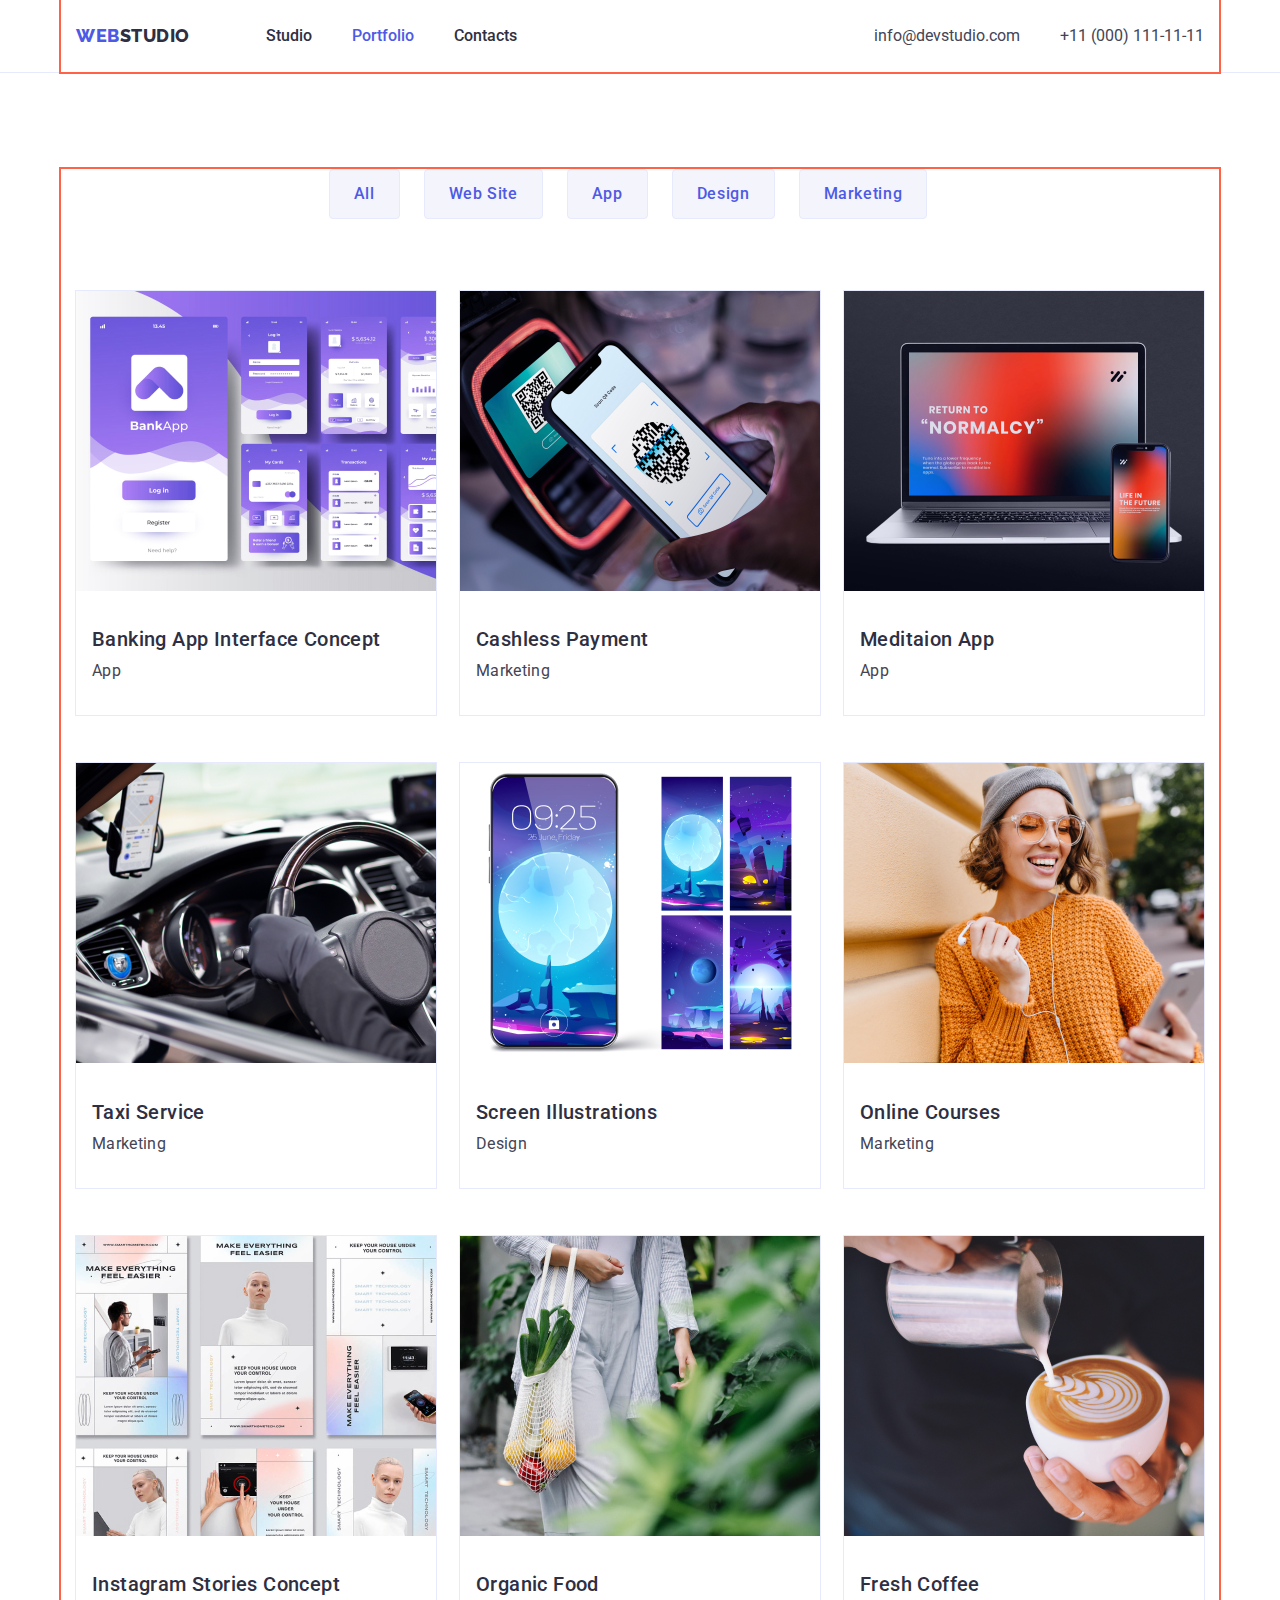
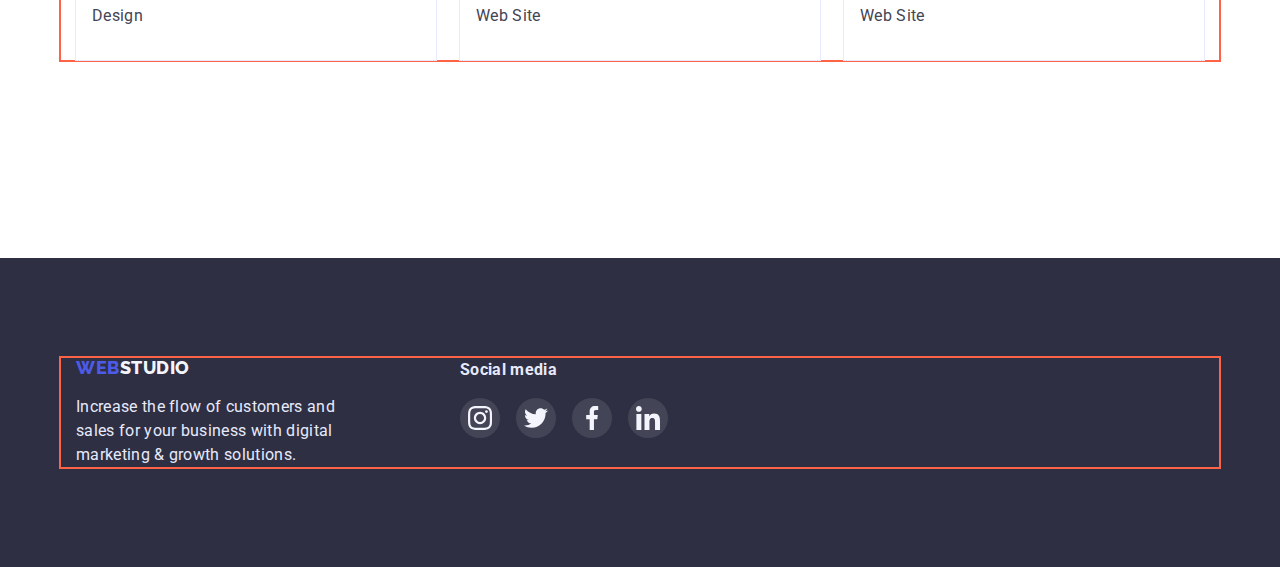
==== commit fa11da07: "19.02" ====
--- a/portfolio.html
+++ b/portfolio.html
@@ -51,19 +51,19 @@
         <div class="container">
           <h1 class="name-portfolio">Portfolio</h1>
           <ul class="list portfolio-nav">
-            <li>
+            <li class="item">
               <button type="button" class="button-portfolio">All</button>
             </li>
-            <li>
+            <li class="item">
               <button type="button" class="button-portfolio">Web Site</button>
             </li>
-            <li>
+            <li class="item">
               <button type="button" class="button-portfolio">App</button>
             </li>
-            <li>
+            <li class="item">
               <button type="button" class="button-portfolio">Design</button>
             </li>
-            <li>
+            <li class="item">
               <button type="button" class="button-portfolio">Marketing</button>
             </li>
           </ul>
--- a/css/style.css
+++ b/css/style.css
@@ -199,26 +199,32 @@
 }
 .features-item.list .item:nth-child(1):before {
   background-image: url(../images/antenna.svg);
+  margin-bottom: 8px;
 }
 
 .features-item.list .item:nth-child(2):before {
   background-image: url(../images/clock.svg);
+  margin-bottom: 8px;
 }
 
 .features-item.list .item:nth-child(3):before {
   background-image: url(../images/antenna.svg);
+  margin-bottom: 8px;
 }
 
 .features-item.list .item:nth-child(4):before {
   background-image: url(../images/astronaut.svg);
+  margin-bottom: 8px;
 }
 
 .features-item.list .item:nth-child(4n) {
   margin-right: 0;
 }
 .features-item .titel {
+  text-align: left;
   margin-top: 0px;
   margin-bottom: 8px;
+  margin-left: auto;
   font-weight: 500;
   font-size: 20px;
   line-height: 1.2;
@@ -226,6 +232,7 @@
 }
 
 .features-item .text {
+  text-align: left;
   margin-top: 0px;
   margin-bottom: 0px;
   font-size: 16px;
@@ -234,9 +241,7 @@
 }
 
 /* List results*/
-.result {
-  padding-bottom: 120px;
-}
+
 .list.list-results {
   display: flex;
   width: 1128px;
@@ -311,7 +316,7 @@
   height: 16px;
 }
 .description .list .item:is(:hover, :focus) {
-  background-color: #064273;
+  background-color: #404bbf;
 }
 /*customers*/
 
@@ -356,11 +361,11 @@
 }
 
 .customers-item .item:is(:hover, :focus) {
-  border-color: #064273;
+  border-color: #404bbf;
 }
 
 .customers-item .item:is(:hover, :focus) .item-icon {
-  fill: #064273;
+  fill: #404bbf;
 }
 
 /*foter*/
@@ -425,7 +430,7 @@
 .footer-social .list .item {
   display: inline-block;
   content: "";
-  margin-right: 24px;
+  margin-right: 16px;
   width: 40px;
   height: 40px;
   background-repeat: no-repeat;
@@ -494,6 +499,13 @@
 .name-portfolio {
   display: none;
 }
+
+.portfolio .item :hover {
+  box-shadow: 0px 3px 1px rgba(0, 0, 0, 0.1), 0px 2px 1px rgba(0, 0, 0, 0.08),
+    0px 2px 2px rgba(0, 0, 0, 0.12);
+  border: 1px solid #4d5ae5;
+}
+
 .portfolio {
   padding-top: 96px;
   padding-bottom: 78px;
@@ -513,6 +525,7 @@
 
 .list-portfolio {
   color: var(--titel-text-color);
+  text-align: left;
   font-family: "Roboto";
   font-weight: 500;
   font-size: 20px;
@@ -523,6 +536,7 @@
 }
 .portfolio-text {
   color: var(--primary-text-color);
+  text-align: left;
   font-family: "Roboto";
   font-size: 16px;
   line-height: 1.5;
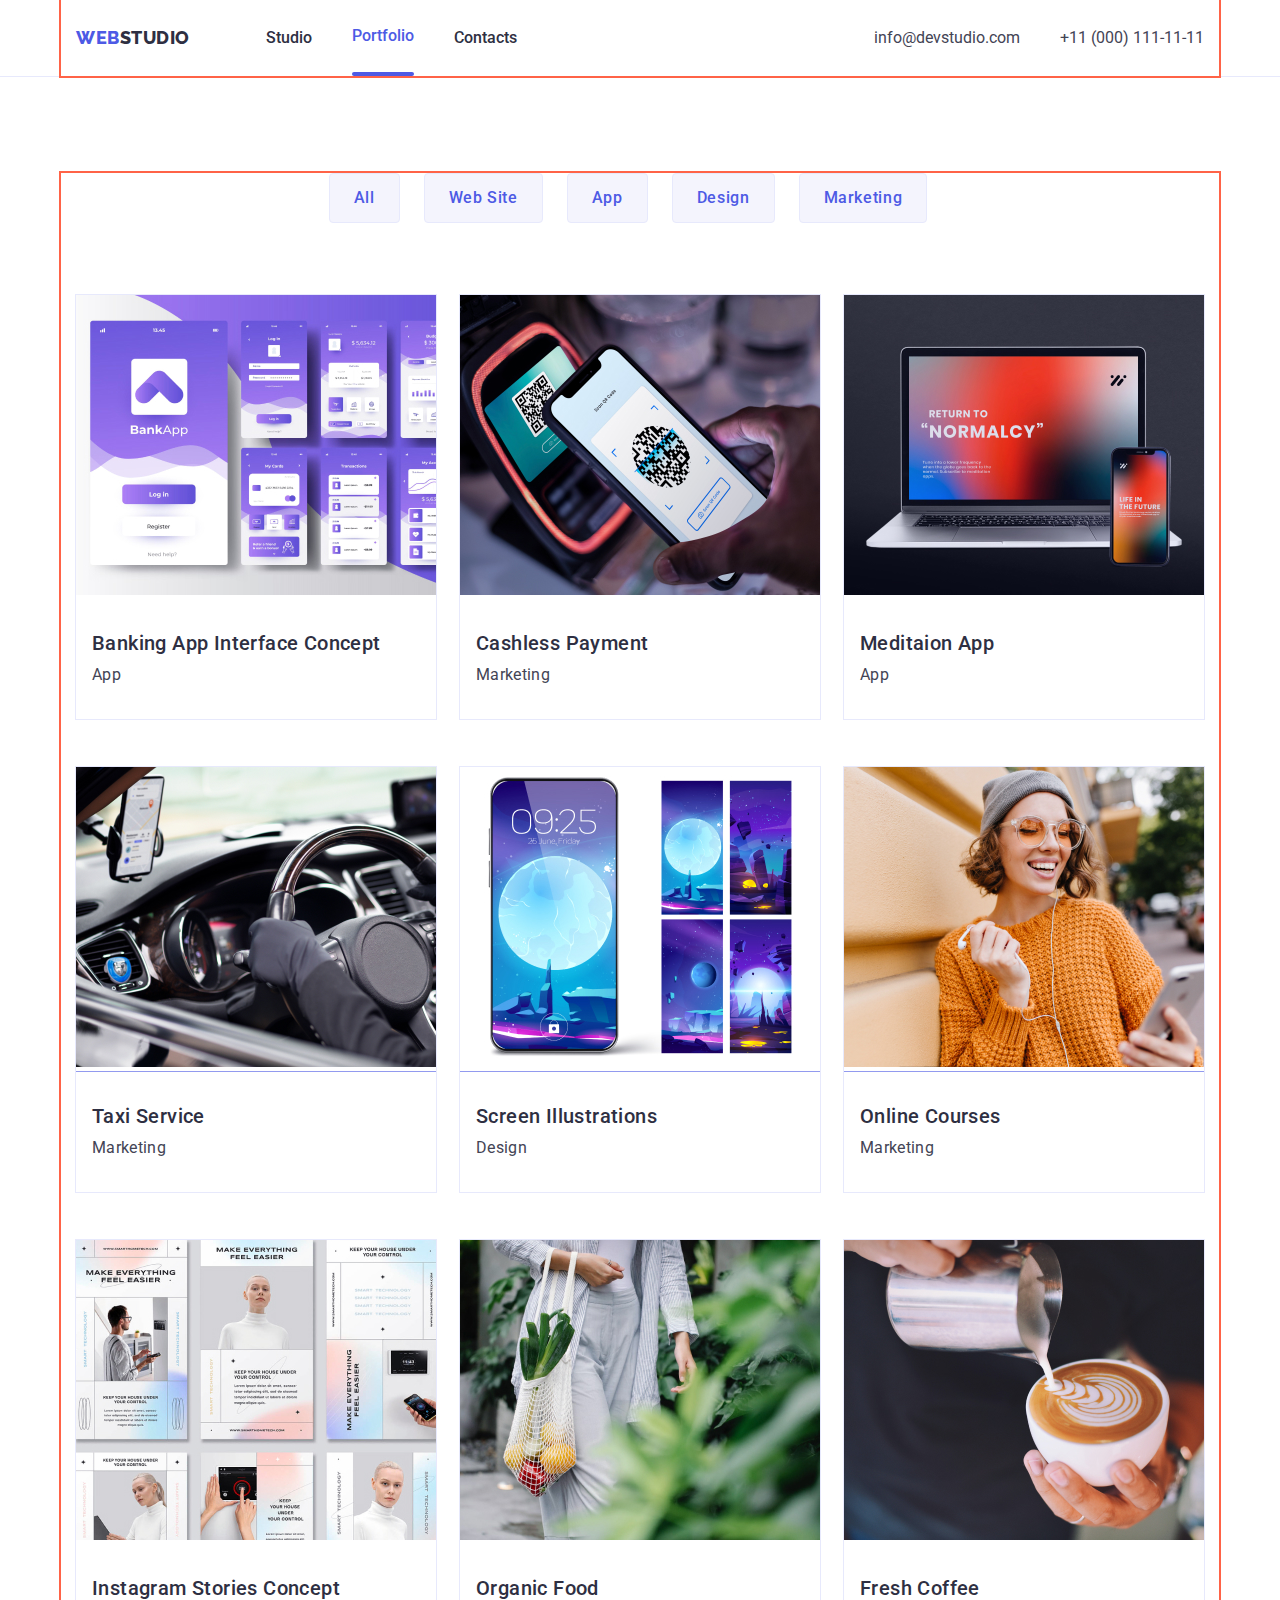
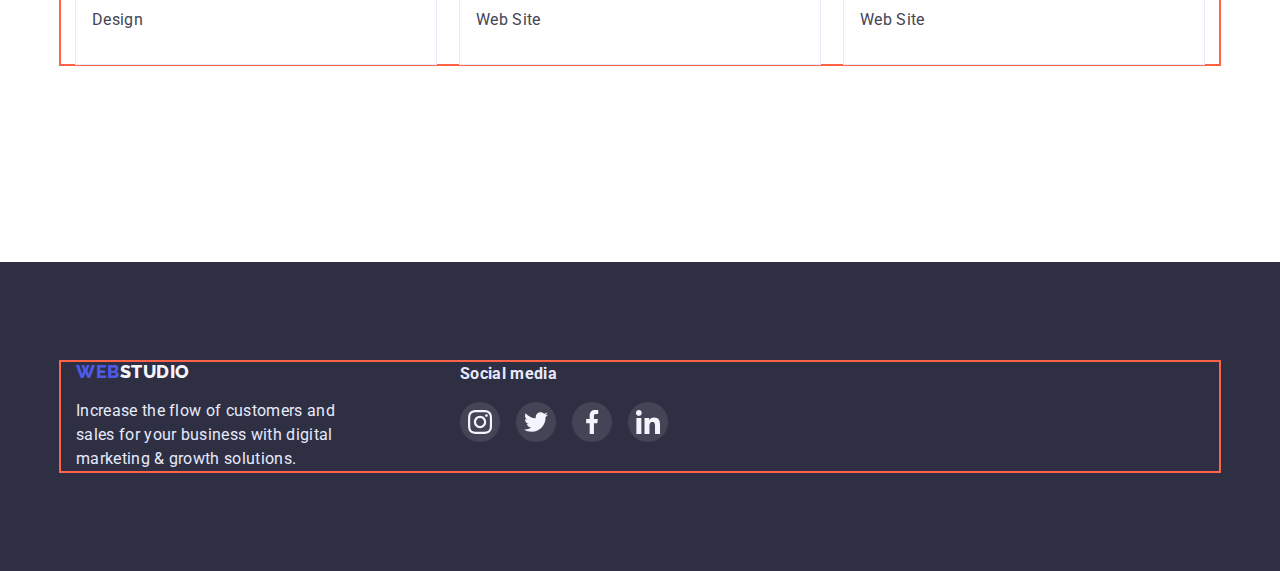
==== commit 6682d507: "21.02" ====
--- a/portfolio.html
+++ b/portfolio.html
@@ -25,10 +25,10 @@
           <li class="item">
             <a href="./index.html" class="link">Studio</a>
           </li>
-          <li class="item">
+          <li class="item curent">
             <a href="" class="link curent">Portfolio</a>
           </li>
-          <li class="item"><a href="" class="link">Contacts</a></li>
+          <li class="item"><a href="./contacts.html" class="link">Contacts</a></li>
         </ul>
         <address class="adress">
           <ul class="list adress">
@@ -71,10 +71,17 @@
           <div class="portfolio-thub">
             <ul class="list portfolio-block">
               <li class="portfolio-none">
-                <a class="item" href=""
-                  ><img
+                <a class="item" href=""></a>
+                  <div class="portfolio-cover-wrap">
+                  <img
                     src="./images/img-11.jpg"
                     alt="Banking App Interface Concept" />
+                  <p class="portfolio-cover-text">
+                    14 Stylish and User-Friendly App Design Concepts · Task
+                    Manager App · Calorie Tracker App · Exotic Fruit Ecommerce
+                    App · Cloud Storage App
+                  </p>
+                  </div>
                   <div class="descr-port">
                     <h2 class="list-portfolio">
                       Banking App Interface Concept
@@ -85,7 +92,12 @@
               </li>
               <li class="portfolio-none">
                 <a class="item" href="">
-                  <img src="./images/img-12.jpg" alt="Cashless Payment" />
+                  <div class="portfolio-cover-wrap"><img src="./images/img-12.jpg" alt="Cashless Payment" />
+                  <p class="portfolio-cover-text">
+                    14 Stylish and User-Friendly App Design Concepts · Task
+                    Manager App · Calorie Tracker App · Exotic Fruit Ecommerce
+                    App · Cloud Storage App
+                  </p></div>
                   <div class="descr-port">
                     <h2 class="list-portfolio">Cashless Payment</h2>
                     <p class="portfolio-text">Marketing</p>
@@ -94,7 +106,12 @@
               </li>
               <li class="portfolio-none">
                 <a class="item" href="">
-                  <img src="./images/img-13.jpg" alt="Meditaion App" />
+                  <div class="portfolio-cover-wrap"><img src="./images/img-13.jpg" alt="Meditaion App" />
+                  <p class="portfolio-cover-text">
+                    14 Stylish and User-Friendly App Design Concepts · Task
+                    Manager App · Calorie Tracker App · Exotic Fruit Ecommerce
+                    App · Cloud Storage App
+                  </p></div>
                   <div class="descr-port">
                     <h2 class="list-portfolio">Meditaion App</h2>
                     <p class="portfolio-text">App</p>
@@ -103,7 +120,12 @@
               </li>
               <li class="portfolio-none">
                 <a class="item" href="">
-                  <img src="./images/img-14.jpg" alt="Taxi Service" />
+                  <div class="portfolio-cover-wrap"><img src="./images/img-14.jpg" alt="Taxi Service" />
+                  <p class="portfolio-cover-text">
+                    14 Stylish and User-Friendly App Design Concepts · Task
+                    Manager App · Calorie Tracker App · Exotic Fruit Ecommerce
+                    App · Cloud Storage App
+                  </p></div>
                   <div class="descr-port">
                     <h2 class="list-portfolio">Taxi Service</h2>
                     <p class="portfolio-text">Marketing</p>
@@ -112,7 +134,12 @@
               </li>
               <li class="portfolio-none">
                 <a class="item" href="">
-                  <img src="./images/img-15.jpg" alt="Screen Illustrations" />
+                  <div class="portfolio-cover-wrap"><img src="./images/img-15.jpg" alt="Screen Illustrations" />
+                  <p class="portfolio-cover-text">
+                    14 Stylish and User-Friendly App Design Concepts · Task
+                    Manager App · Calorie Tracker App · Exotic Fruit Ecommerce
+                    App · Cloud Storage App
+                  </p></div>
                   <div class="descr-port">
                     <h2 class="list-portfolio">Screen Illustrations</h2>
                     <p class="portfolio-text">Design</p>
@@ -120,8 +147,13 @@
                 </a>
               </li>
               <li class="portfolio-none">
-                <a class="item" href=""
-                  ><img src="./images/img-16.jpg" alt="Online Courses" />
+                <a class="item" href="">
+                 <div class="portfolio-cover-wrap"><img src="./images/img-16.jpg" alt="Online Courses" />
+                <p class="portfolio-cover-text">
+                    14 Stylish and User-Friendly App Design Concepts · Task
+                    Manager App · Calorie Tracker App · Exotic Fruit Ecommerce
+                    App · Cloud Storage App
+                  </p></div>
 
                   <div class="descr-port">
                     <h2 class="list-portfolio">Online Courses</h2>
@@ -131,9 +163,14 @@
               </li>
               <li class="portfolio-none">
                 <a class="item" href=""
-                  ><img
+                  ><div class="portfolio-cover-wrap"><img
                     src="./images/img-17.jpg"
                     alt="Instagram Stories Concept" />
+                  <p class="portfolio-cover-text">
+                    14 Stylish and User-Friendly App Design Concepts · Task
+                    Manager App · Calorie Tracker App · Exotic Fruit Ecommerce
+                    App · Cloud Storage App
+                  </p></div>
                   <div class="descr-port">
                     <h2 class="list-portfolio">Instagram Stories Concept</h2>
                     <p class="portfolio-text">Design</p>
@@ -142,7 +179,12 @@
               </li>
               <li class="portfolio-none">
                 <a class="item" href=""
-                  ><img src="./images/img-18.jpg" alt="Organic Food" />
+                  ><div class="portfolio-cover-wrap"><img src="./images/img-18.jpg" alt="Organic Food" />
+                  <p class="portfolio-cover-text">
+                    14 Stylish and User-Friendly App Design Concepts · Task
+                    Manager App · Calorie Tracker App · Exotic Fruit Ecommerce
+                    App · Cloud Storage App
+                  </p></div>
                   <div class="descr-port">
                     <h2 class="list-portfolio">Organic Food</h2>
                     <p class="portfolio-text">Web Site</p>
@@ -151,7 +193,12 @@
               </li>
               <li class="portfolio-none">
                 <a class="item" href=""
-                  ><img src="./images/img-19.jpg" alt="Fresh Coffee" />
+                  ><div class="portfolio-cover-wrap"><img src="./images/img-19.jpg" alt="Fresh Coffee" />
+                  <p class="portfolio-cover-text">
+                    14 Stylish and User-Friendly App Design Concepts · Task
+                    Manager App · Calorie Tracker App · Exotic Fruit Ecommerce
+                    App · Cloud Storage App
+                  </p></div>
                   <div class="descr-port">
                     <h2 class="list-portfolio">Fresh Coffee</h2>
                     <p class="portfolio-text">Web Site</p>
@@ -210,5 +257,6 @@
         </div>
       </div>
     </footer>
+    <script src="./js/modal.js"></script>
   </body>
 </html>
--- a/css/style.css
+++ b/css/style.css
@@ -104,6 +104,16 @@
   color: var(--accent-color);
 }
 
+.site-nav .item.curent::after {
+  display: block;
+  content: "";
+  width: auto;
+  height: 4px;
+  border-radius: 2px;
+  background-color: var(--accent-color);
+  margin-bottom: px;
+}
+
 .auth-nav {
   color: var(--primary-text-color);
   font-family: "Roboto";
@@ -132,7 +142,8 @@
 .features-list .titel {
   color: var(--titel-text-color);
 }
-.auth-nav:hover {
+.auth-nav:hover,
+.auth-nav:focus {
   color: var(--accent-color);
 }
 
@@ -500,12 +511,6 @@
   display: none;
 }
 
-.portfolio .item :hover {
-  box-shadow: 0px 3px 1px rgba(0, 0, 0, 0.1), 0px 2px 1px rgba(0, 0, 0, 0.08),
-    0px 2px 2px rgba(0, 0, 0, 0.12);
-  border: 1px solid #4d5ae5;
-}
-
 .portfolio {
   padding-top: 96px;
   padding-bottom: 78px;
@@ -546,6 +551,7 @@
 .container .portfolio-none .item {
   text-decoration: none;
 }
+
 .portfolio-none {
   width: 360px;
   margin-right: 24px;
@@ -553,6 +559,33 @@
   outline: 1px solid #e7e9fc;
 }
 
+.portfolio-none:hover .portfolio-cover-text {
+  transform: translateY(0%);
+}
+
+.portfolio-cover-wrap {
+  position: relative;
+  overflow: hidden;
+}
+
+.portfolio-cover-text {
+  position: absolute;
+  top: 0px;
+  padding-top: 40px;
+  padding-left: 32px;
+  height: 100%;
+  text-align: left;
+  background-color: #4d5ae5;
+  font-family: Roboto;
+  font-style: 16px;
+  line-height: 1.5;
+  letter-spacing: 0.02em;
+  color: #f4f4fd;
+  transform: translateY(100%);
+  transition: transform 250ms linear;
+  transition-timing-function: cubic-bezier(0.4, 0, 0.2, 1);
+}
+
 .portfolio-none:hover {
   box-shadow: 0px 4px 4px rgba(0, 0, 0, 0.25);
 }
@@ -577,3 +610,46 @@
   outline: px solid tomato;
   position: absolute;
 }
+.backdrop {
+  position: fixed;
+  top: 0;
+  width: 100%;
+  height: 100%;
+  background-color: rgba(46, 47, 66, 0.4);
+  transition: opacity 250ms linear, visibility 250ms linear;
+}
+
+.modal {
+  position: absolute;
+  top: 50%;
+  left: 50%;
+  transform: translate(-50%, -50%) scale(1);
+  width: 408px;
+  min-height: 576px;
+  background-color: #fcfcfc;
+  border-radius: 4px;
+  padding: 24px;
+  transition: transform 250ms linear;
+}
+
+.backdrop.is-hidden .modal {
+  transform: translate(-50%, -50%) scale(0);
+}
+
+.modal-close {
+  width: 24px;
+  height: 24px;
+  background-color: #e7e9fc;
+  border-radius: 50%;
+  border: 1px solid rgba(0, 0, 0, 0.1);
+  display: flex;
+  align-items: center;
+  justify-content: center;
+  margin-left: auto;
+}
+
+.is-hidden {
+  opacity: 0;
+  visibility: hidden;
+  pointer-events: none;
+}
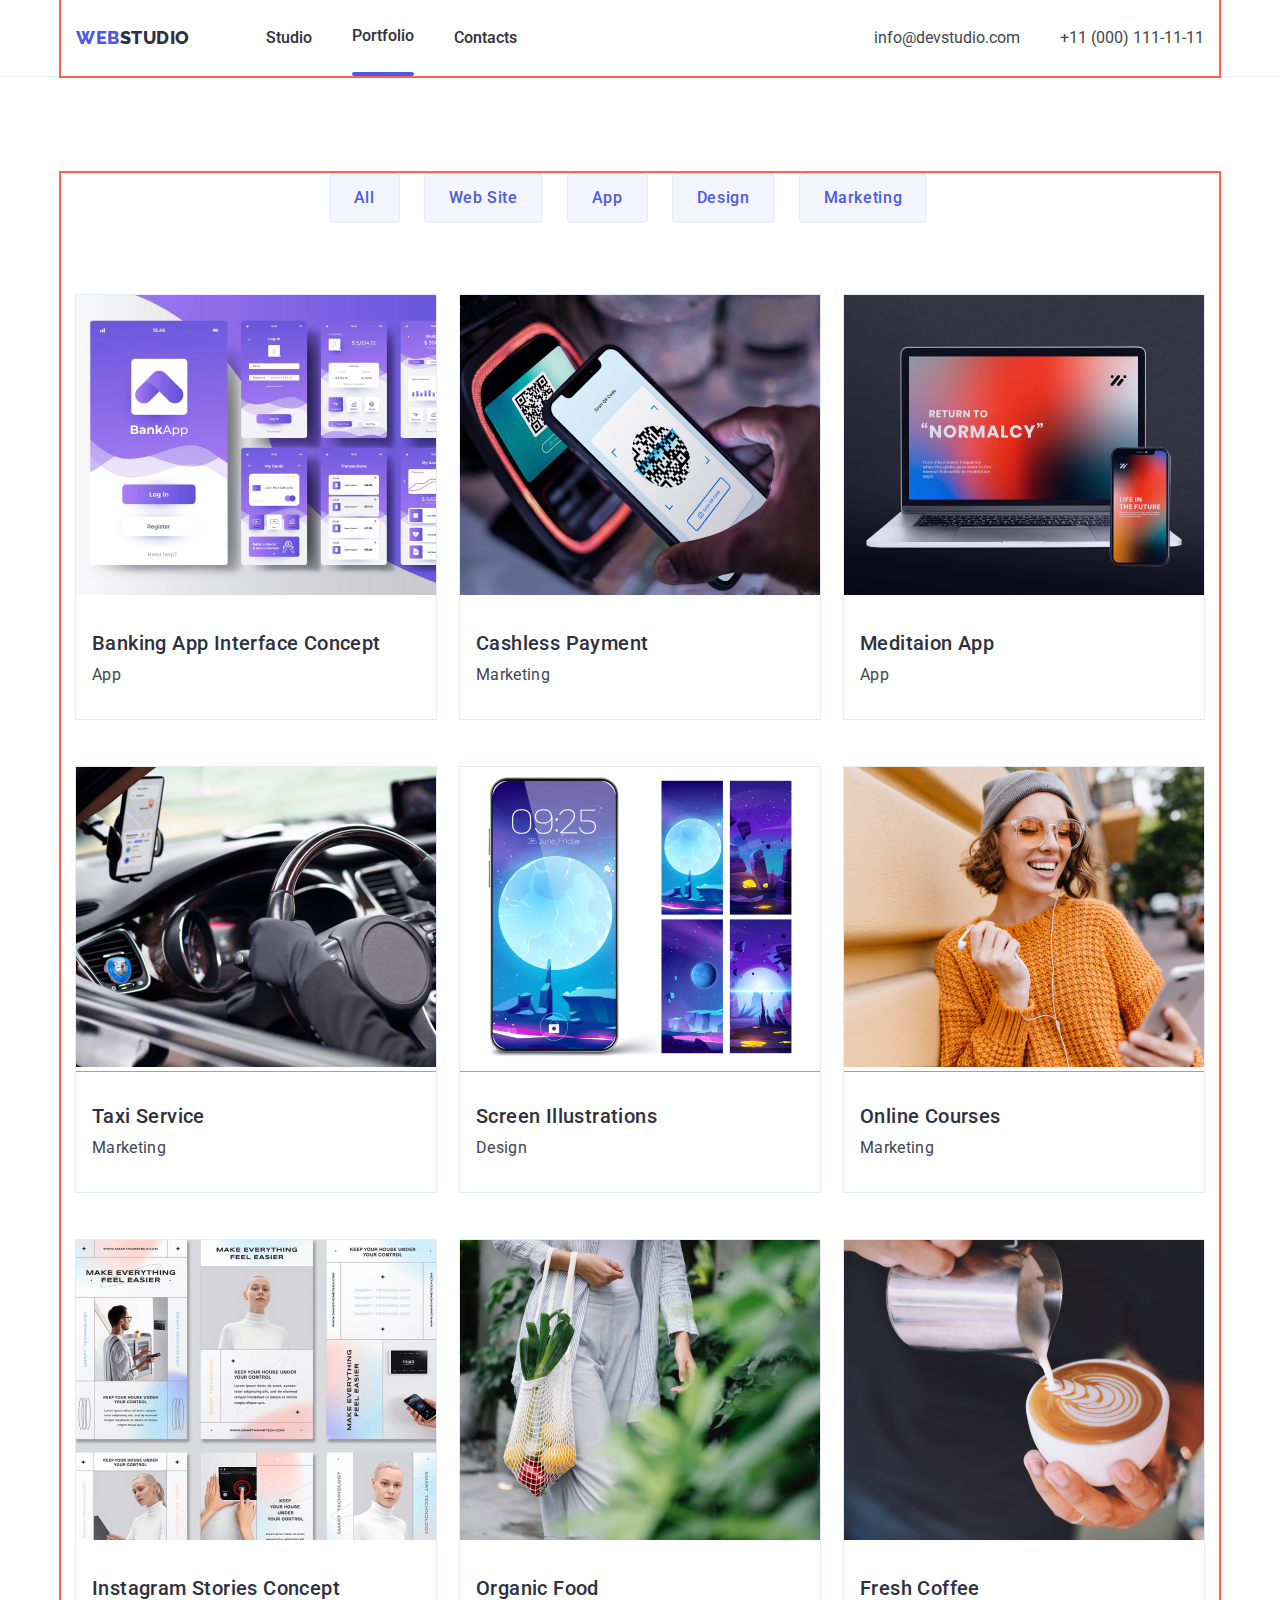
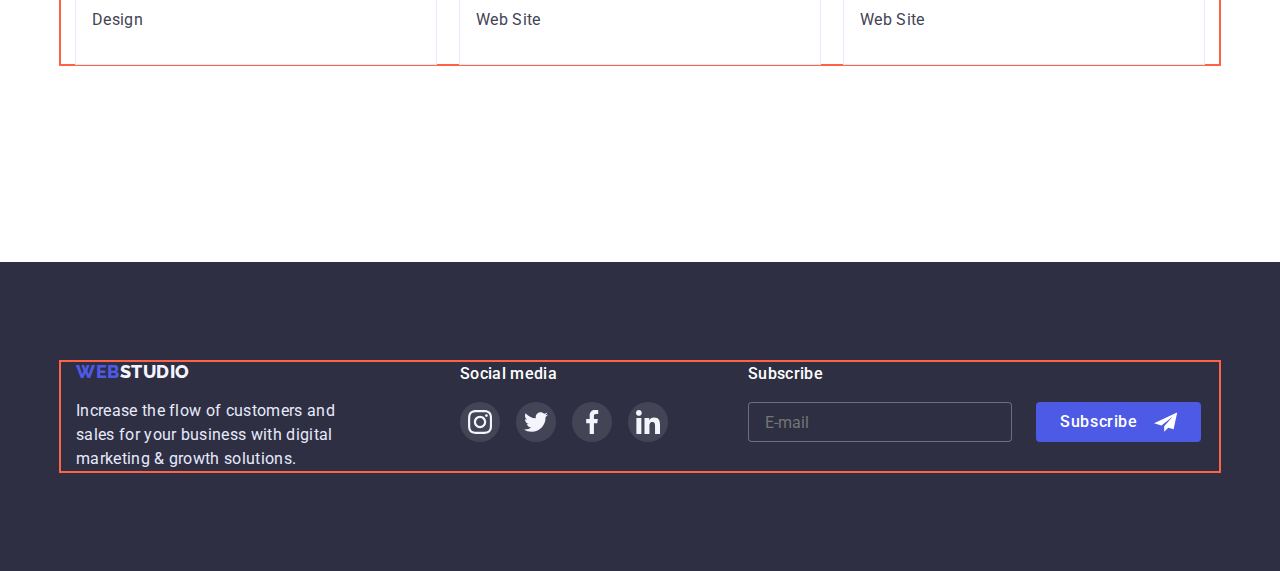
==== commit a0f6f71c: "24.02" ====
--- a/portfolio.html
+++ b/portfolio.html
@@ -211,7 +211,7 @@
       </section>
     </main>
 
-    <footer class="footer-section">
+   <footer class="footer-section">
       <div class="container">
         <div class="footer-web">
           <a href="./index.html" class="logo-footer">
@@ -255,6 +255,26 @@
             </li>
           </ul>
         </div>
+        <div class="footer-subscribe">
+          <h2 class="subscribe-titel">Subscribe</h2>
+          <div class="subscribe-form">
+            <form class="subscribe-input">
+              <input
+                type="email"
+                name="subscribe-email"
+                id="subscribe-email"
+                class="footer-input"
+                placeholder="E-mail"
+                required />
+            </form>
+            <button type="submit" class="footer-button">
+              <p>Subscribe</p>
+              <svg class="footer-telegram" width="24px" height="24px">
+                <use href="./images/sprite.svg#telegram"></use>
+              </svg>
+            </button>
+          </div>
+        </div>
       </div>
     </footer>
     <script src="./js/modal.js"></script>
--- a/css/style.css
+++ b/css/style.css
@@ -43,12 +43,15 @@
   letter-spacing: 0.03em;
   text-transform: uppercase;
   text-decoration: none;
+  transition-property: color;
+  transition-duration: 250ms;
+  transition-timing-function: cubic-bezier(0.4, 0, 0.2, 1);
 }
 .logo .accent {
   color: #4d5ae5;
 }
 
-.logo:hover {
+.logo:is(:hover, :focus) {
   color: var(--accent-color);
 }
 
@@ -67,6 +70,20 @@
   margin-top: 0;
   margin-bottom: 0;
 }
+
+.hidden {
+  position: absolute;
+  width: 1px;
+  height: 1px;
+  margin: -1px;
+  border: 0;
+  padding: 0;
+  white-space: nowrap;
+  clip-path: inset(100%);
+  clip: rect(0 0 0 0);
+  overflow: hidden;
+}
+
 /*page header*/
 .page-head {
   background-color: #ffffff;
@@ -94,13 +111,15 @@
   text-decoration: none;
   padding-top: 24px;
   padding-bottom: 24px;
-}
-.site-nav .link:hover,
-.site-nav .link:focus {
+  transition-property: color;
+  transition-duration: 250ms;
+  transition-timing-function: cubic-bezier(0.4, 0, 0.2, 1);
+}
+.site-nav .link:is(:hover, :focus) {
   color: var(--accent-color);
 }
 
-.site-nav .link.curent {
+.site-nav .ilink.curent {
   color: var(--accent-color);
 }
 
@@ -121,6 +140,9 @@
   font-size: 16px;
   line-height: 1.5;
   text-decoration: none;
+  transition-property: color;
+  transition-duration: 250ms;
+  transition-timing-function: cubic-bezier(0.4, 0, 0.2, 1);
 }
 
 .adress {
@@ -142,8 +164,7 @@
 .features-list .titel {
   color: var(--titel-text-color);
 }
-.auth-nav:hover,
-.auth-nav:focus {
+.auth-nav:is(:hover, :focus) {
   color: var(--accent-color);
 }
 
@@ -320,6 +341,9 @@
   background-color: #5a4fcf;
   padding-top: 12px;
   padding-bottom: 12px;
+  transition-property: background-color;
+  transition-duration: 250ms;
+  transition-timing-function: cubic-bezier(0.4, 0, 0.2, 1);
 }
 
 .description .list .item-icon {
@@ -358,11 +382,17 @@
   background-position: center;
   border-radius: 4%;
   border: 1px solid #8e8f99;
+  transition-property: border-color;
+  transition-duration: 250ms;
+  transition-timing-function: cubic-bezier(0.4, 0, 0.2, 1);
 }
 .customers .item .item-icon {
   width: 104px;
   height: 56px;
   margin-top: 16px;
+  transition-property: fill;
+  transition-duration: 250ms;
+  transition-timing-function: cubic-bezier(0.4, 0, 0.2, 1);
 }
 .customers-item {
   fill: #999;
@@ -425,9 +455,15 @@
   font-style: 16px;
   line-height: 1.5;
   letter-spacing: 0.02em;
+  margin-right: 80px;
 }
 .footer-social .item {
-  font-size: 16px;
+  font-family: Roboto;
+  font-weight: 500;
+  font-size: 16px;
+  line-height: 1.5;
+  letter-spacing: 0.02em;
+  color: #ffffff;
   margin-bottom: 16px;
 }
 .footer-social .list {
@@ -454,6 +490,9 @@
   );
   padding-top: 8px;
   padding-bottom: 8px;
+  transition-property: background-color;
+  transition-duration: 250ms;
+  transition-timing-function: cubic-bezier(0.4, 0, 0.2, 1);
 }
 .footer-social .list .item:is(:hover, :focus) {
   background-color: #31d0aa;
@@ -463,8 +502,67 @@
   width: 24px;
   height: 24px;
 }
+
+.subscribe-titel {
+  font-family: Roboto;
+  font-weight: 500;
+  font-size: 16px;
+  line-height: 1.5;
+  letter-spacing: 0.02em;
+  color: #ffffff;
+  margin-bottom: 16px;
+}
+.subscribe-form {
+  display: flex;
+}
+
+.footer-input {
+  width: 264px;
+  height: 40px;
+  color: rgba(255, 255, 255, 0.6);
+  background-color: #2e2f42;
+  border-radius: 4px;
+  outline: transparent;
+  border: 1px solid rgba(255, 255, 255, 0.3);
+  margin-right: 24px;
+  padding-left: 16px;
+}
+
+.footer-button {
+  display: flex;
+  width: 165px;
+  height: 40px;
+  font-family: Roboto;
+  font-weight: 500;
+  font-size: 16px;
+  line-height: 1.5;
+  letter-spacing: 0.04em;
+  color: #ffffff;
+  background-color: #4d5ae5;
+  border-radius: 4px;
+  border-style: none;
+  padding-top: 8px;
+  padding-bottom: 8px;
+  padding-left: 24px;
+  padding-right: 24px;
+  transition-property: background-color;
+  transition-duration: 250ms;
+  transition-timing-function: cubic-bezier(0.4, 0, 0.2, 1);
+}
+
+.footer-telegram {
+  fill: #fff;
+  margin-top: 0;
+  margin-left: 16px;
+}
+
+.footer-button:is(:hover, :focus) {
+  background-color: #404bbf;
+}
+
 /*button*/
 .button {
+  border-width: 0;
   display: inline-block;
   color: #ffffff;
   background-color: var(--accent-color);
@@ -478,6 +576,13 @@
   min-width: 169px;
   text-align: center;
   box-shadow: 0px 4px 4px rgba(0, 0, 0, 0.15);
+  transition-property: background-color;
+  transition-duration: 250ms;
+  transition-timing-function: cubic-bezier(0.4, 0, 0.2, 1);
+}
+
+.button:is(:hover, :focus) {
+  background-color: #404bbf;
 }
 
 /* button-portfolio */
@@ -500,9 +605,12 @@
   letter-spacing: 0.04em;
   border: 1px solid #e7e9fc;
   border-radius: 4px;
-}
-
-.button-portfolio:hover {
+  transition-property: background-color, color;
+  transition-duration: 250ms;
+  transition-timing-function: cubic-bezier(0.4, 0, 0.2, 1);
+}
+
+.button-portfolio:is(:hover, :focus) {
   background-color: #4d5ae5;
   color: #f4f4fd;
 }
@@ -557,9 +665,12 @@
   margin-right: 24px;
   margin-bottom: 48px;
   outline: 1px solid #e7e9fc;
-}
-
-.portfolio-none:hover .portfolio-cover-text {
+  transition-property: box-shadow;
+  transition-duration: 250ms;
+  transition-timing-function: cubic-bezier(0.4, 0, 0.2, 1);
+}
+
+.portfolio-none:is(:hover, :focus) .portfolio-cover-text {
   transform: translateY(0%);
 }
 
@@ -582,11 +693,12 @@
   letter-spacing: 0.02em;
   color: #f4f4fd;
   transform: translateY(100%);
-  transition: transform 250ms linear;
-  transition-timing-function: cubic-bezier(0.4, 0, 0.2, 1);
-}
-
-.portfolio-none:hover {
+  transition-property: transform;
+  transition-duration: 250ms;
+  transition-timing-function: cubic-bezier(0.4, 0, 0.2, 1);
+}
+
+.portfolio-none:is(:hover, :focus) {
   box-shadow: 0px 4px 4px rgba(0, 0, 0, 0.25);
 }
 
@@ -646,6 +758,7 @@
   align-items: center;
   justify-content: center;
   margin-left: auto;
+  margin-bottom: 24px;
 }
 
 .is-hidden {
@@ -653,3 +766,104 @@
   visibility: hidden;
   pointer-events: none;
 }
+
+.modal-titel {
+  font-size: 16px;
+  line-height: 1.5;
+  letter-spacing: 0.02em;
+  color: #2e2f42;
+  text-align: center;
+  font-family: Roboto;
+  font-weight: 500px;
+  margin-bottom: 16px;
+}
+
+.modal-input {
+  font-size: 12px;
+  line-height: 1.33;
+  letter-spacing: 0.04em;
+  color: #2e2f42;
+  text-align: left;
+  width: 100%;
+  height: 38px;
+  border: 1px solid rgba(33, 33, 33, 0.2);
+  border-radius: 4px;
+  padding-left: 38px;
+  outline: transparent;
+  transition-property: fill, border-color;
+  transition-duration: 250ms;
+  transition-timing-function: cubic-bezier(0.4, 0, 0.2, 1);
+}
+
+.modal-input:focus {
+  border-color: #4d5ae5;
+}
+
+.modal-filed {
+  margin-bottom: 10px;
+}
+
+.input-text {
+  font-size: 12px;
+  line-height: 1.33;
+  letter-spacing: 0.04em;
+  color: #8e8f99;
+  margin-bottom: 4px;
+}
+
+.input-wrap {
+  position: relative;
+}
+.input-icon {
+  position: absolute;
+  left: 16px;
+  top: 50%;
+  transform: translateY(-50%);
+  fill: #2e2f42;
+  transition-property: fill;
+  transition-duration: 250ms;
+  transition-timing-function: cubic-bezier(0.4, 0, 0.2, 1);
+}
+
+.modal-input:focus + .input-icon {
+  fill: #4d5ae5;
+}
+
+.modal-msg {
+  width: 100%;
+  height: 138px;
+  font-size: 12px;
+  line-height: 1.33;
+  letter-spacing: 0.04em;
+  color: #2e2f42;
+  text-align: left;
+  border: 1px solid rgba(33, 33, 33, 0.2);
+  border-radius: 4px;
+  padding: 8px 16px 8px 16px;
+  resize: none;
+}
+
+.check-text {
+  display: flex;
+  font-size: 12px;
+  line-height: 1.33;
+  letter-spacing: 0.04em;
+  color: #757575;
+}
+
+.check-text::before {
+  content: "";
+  width: 16px;
+  height: 16px;
+  border: 1.25px solid #2e2f42;
+  border-radius: 2px;
+  margin-right: 8px;
+}
+
+.input-check:checked + .check-text::before {
+  background-color: #404bbf;
+  border: none;
+  background-image: url(../images/done.svg);
+  background-repeat: no-repeat;
+  background-position: center;
+}
